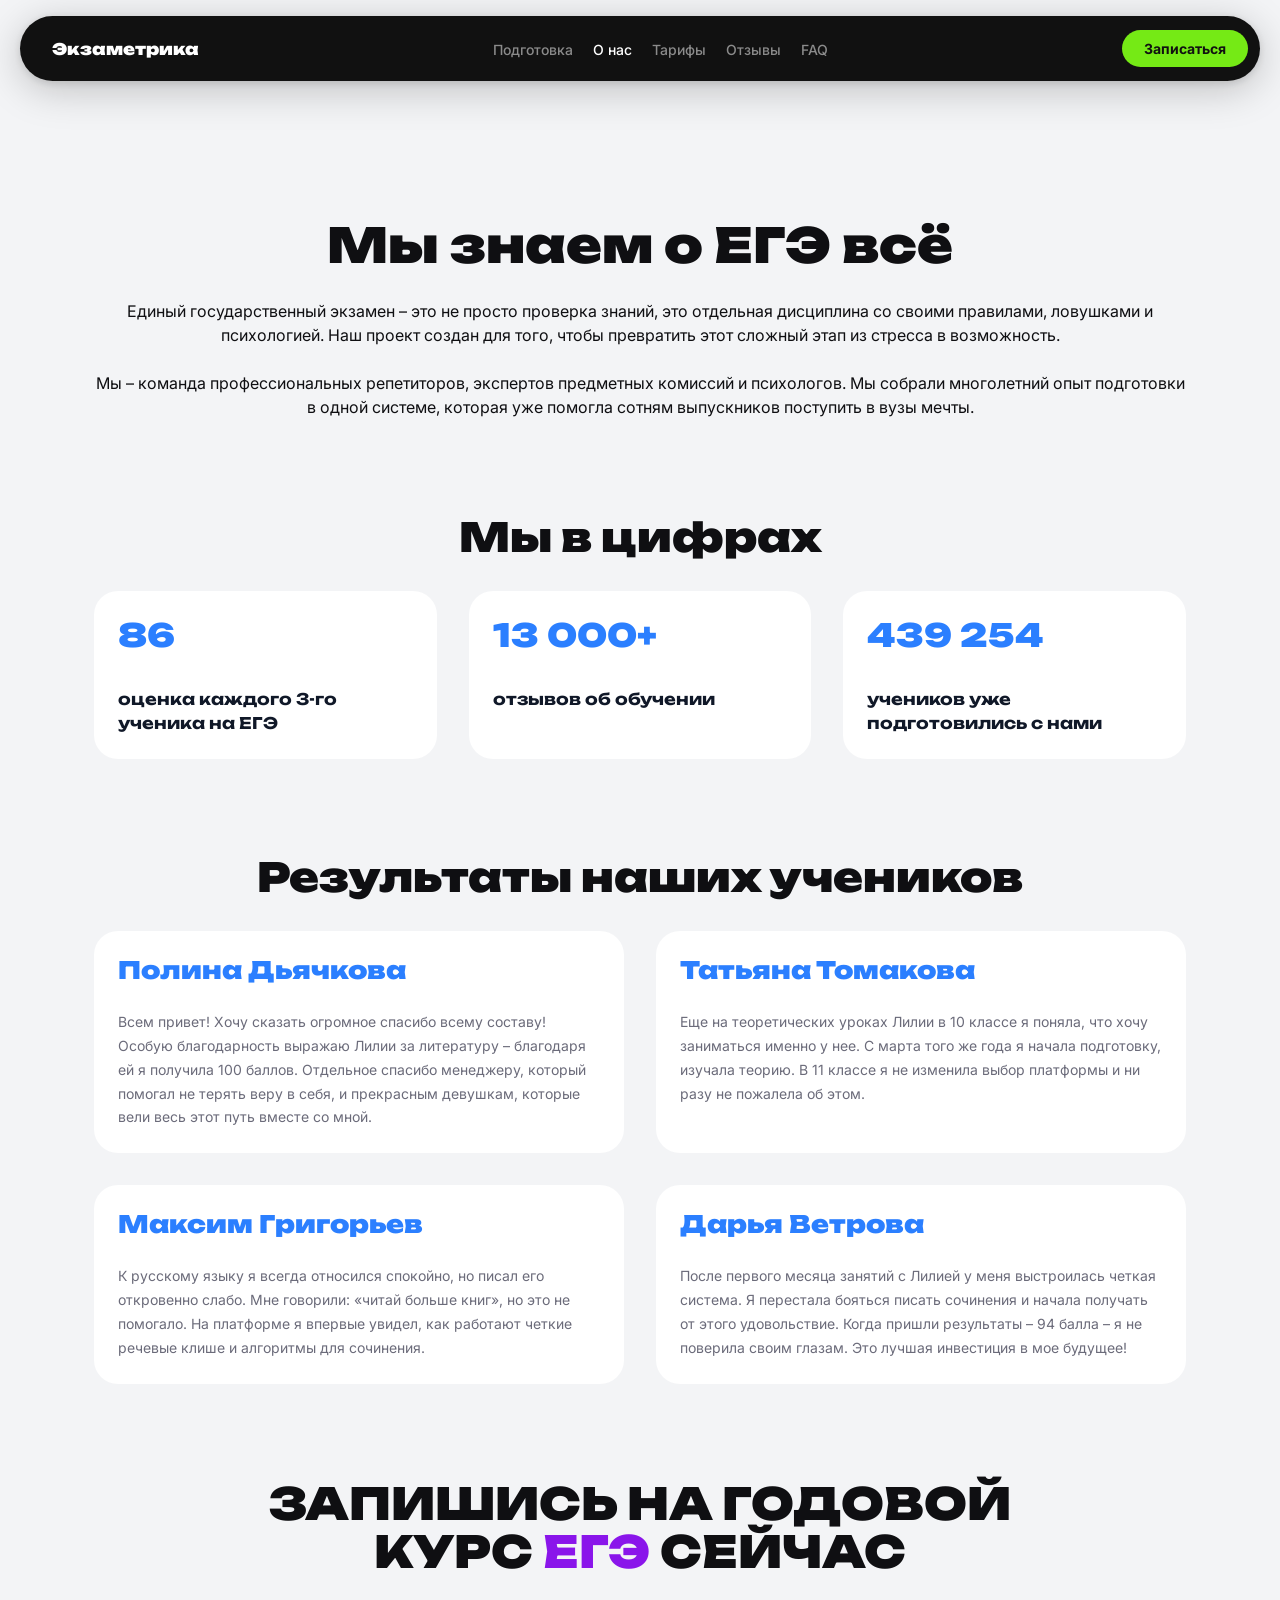
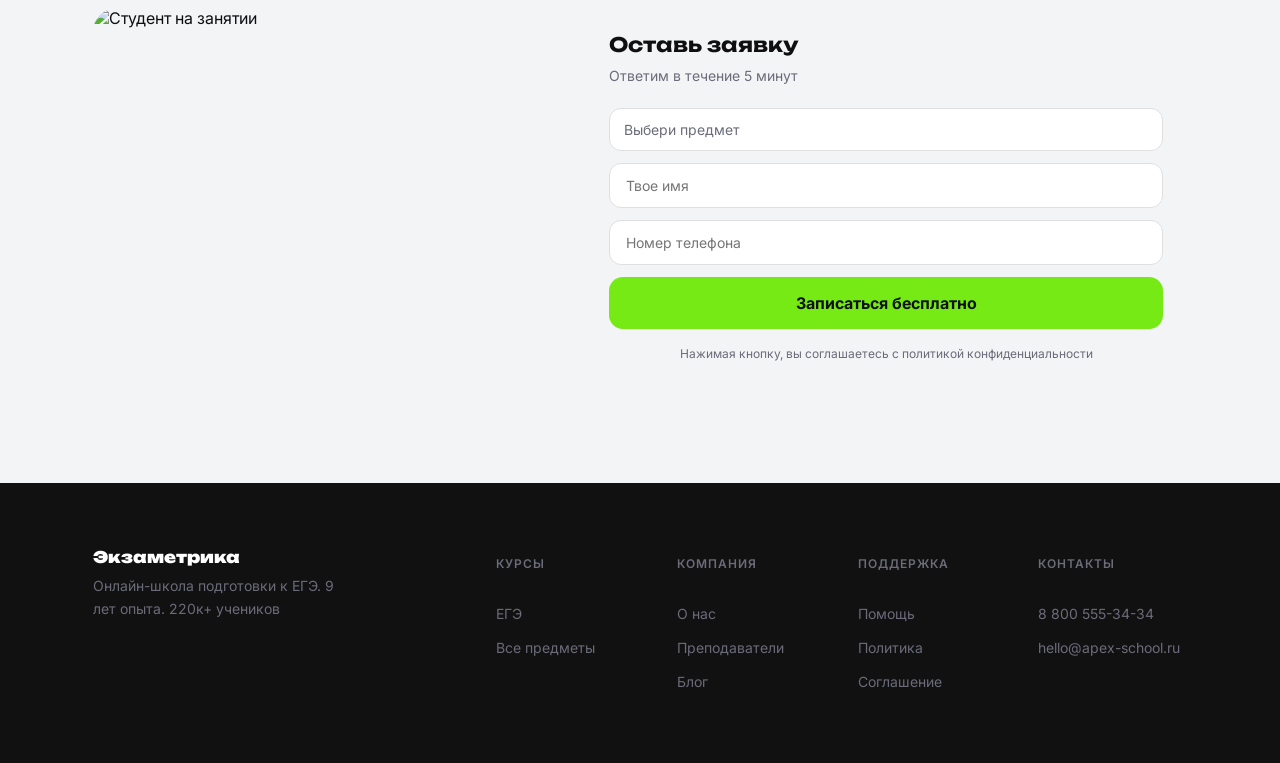
==== pages/about.html @ 59e1dd11 "feat: add backend frontend assets and docker" ====
<!DOCTYPE html>
<html lang="ru">
<head>
<meta charset="UTF-8">
<meta name="viewport" content="width=device-width, initial-scale=1.0">
<title>О нас — Экзаметрика</title>
<link rel="preconnect" href="https://fonts.googleapis.com">
<link rel="preconnect" href="https://fonts.gstatic.com" crossorigin>
<link href="https://fonts.googleapis.com/css2?family=Unbounded:wght@700;900&family=Inter:wght@400;500;600;700&display=swap" rel="stylesheet">
<link rel="stylesheet" href="/styles/style.css">
<style>
  /* ---- page-specific: About ---- */
  .about-hero{padding:150px 24px 0;}
  .about-hero-inner{max-width:1094px;margin:0 auto;display:flex;flex-direction:column;align-items:center;gap:24px;text-align:center;}
  .about-hero h1{font-size:48px;font-weight:900;}
  .about-hero p{max-width:1090px;font-size:16px;line-height:1.5;color:var(--header);margin:0;}

  .stats{padding:96px 24px 0;}
  .stats-inner{max-width:1092px;margin:0 auto;display:flex;flex-direction:column;align-items:center;gap:32px;}
  .stats-grid{width:100%;display:flex;gap:32px;flex-wrap:wrap;}
  .stat-card{flex:1 1 260px;background:var(--white);border-radius:24px;padding:24px;display:flex;flex-direction:column;gap:32px;}
  .stat-card .figure{color:var(--blue);font-family:'Unbounded',sans-serif;font-weight:900;font-size:32px;line-height:1.25;}
  .stat-card .desc{max-width:302px;color:#101828;font-family:'Unbounded',sans-serif;font-weight:700;font-size:16px;line-height:1.5;}

  .testimonials{padding:96px 24px 0;}
  .testimonials-inner{max-width:1092px;margin:0 auto;display:flex;flex-direction:column;align-items:center;gap:32px;}
  .testimonial-grid{width:100%;display:grid;grid-template-columns:1fr 1fr;gap:32px;}
  .testimonial-card{background:var(--white);border-radius:24px;padding:24px;display:flex;flex-direction:column;gap:24px;}
  .testimonial-card .name{color:var(--blue);font-family:'Unbounded',sans-serif;font-weight:900;font-size:24px;line-height:1.3;}
  .testimonial-card .quote{color:var(--main-text);font-size:14px;line-height:1.7;margin:0;}

  .cta-section{padding:96px 24px;}
  .cta-section .section-title{font-size:44px;}
  .cta-section .accent{color:var(--purple);}
  .cta-flex{max-width:1094px;margin:32px auto 0;display:flex;border-radius:24px;overflow:hidden;}
  .cta-flex img{width:45%;object-fit:cover;}
  .cta-form-card{flex:1;background:var(--back);padding:24px;display:flex;flex-direction:column;gap:4px;}
  .cta-form-card h3{font-family:'Unbounded',sans-serif;font-size:20px;font-weight:700;}
  .cta-form-card .sub{color:var(--main-text);font-size:14px;margin:6px 0 20px;}
  .cta-form{display:flex;flex-direction:column;gap:12px;}
  .cta-form .field{background:var(--white);border:0.67px solid var(--stroke);border-radius:12px;padding:12px 14px;display:flex;align-items:center;justify-content:space-between;color:var(--main-text);font-size:14px;}
  .cta-form .field input,.cta-form .field select{border:none;outline:none;background:transparent;width:100%;font-family:'Inter',sans-serif;font-size:14px;color:var(--header);}
  .cta-form .field select{color:var(--main-text);appearance:none;}
  .cta-fine{text-align:center;color:var(--main-text);font-size:12px;line-height:1.5;margin-top:4px;}

  @media (max-width:900px){
    .testimonial-grid{grid-template-columns:1fr;}
    .cta-flex{flex-direction:column;}
    .cta-flex img{width:100%;height:280px;}
  }
  @media (max-width:640px){
    .about-hero{padding-top:120px;}
    .about-hero h1{font-size:34px;}
    .stat-card .figure{font-size:28px;}
    .cta-section .section-title{font-size:30px;}
  }
</style>
</head>
<body>

<!-- =========================== HEADER (future: includes/header.php) =========================== -->
<div class="nav-wrap">
  <nav class="nav">
    <span class="logo">Экзаметрика</span>
    <ul class="nav-links">
      <li><a href="index.html#how">Подготовка</a></li>
      <li><a href="about.html" class="active">О нас</a></li>
      <li><a href="index.html#cta">Тарифы</a></li>
      <li><a href="about.html#testimonials">Отзывы</a></li>
      <li><a href="index.html#faq">FAQ</a></li>
    </ul>
    <div class="nav-actions">
      <button class="btn-primary btn-pill">Записаться</button>
    </div>
  </nav>
</div>
<!-- =========================================================================================== -->

<header class="about-hero">
  <div class="about-hero-inner">
    <h1>Мы знаем о ЕГЭ всё</h1>
    <p>Единый государственный экзамен – это не просто проверка знаний, это отдельная дисциплина со своими правилами, ловушками и психологией. Наш проект создан для того, чтобы превратить этот сложный этап из стресса в возможность.</p>
    <p>Мы – команда профессиональных репетиторов, экспертов предметных комиссий и психологов. Мы собрали многолетний опыт подготовки в одной системе, которая уже помогла сотням выпускников поступить в вузы мечты.</p>
  </div>
</header>

<section class="stats">
  <div class="stats-inner">
    <h2 class="section-title">Мы в цифрах</h2>
    <!-- DYNAMIC: company stats — pull from DB / CMS, loop over stat-card -->
    <div class="stats-grid">
      <div class="stat-card">
        <span class="figure">86</span>
        <span class="desc">оценка каждого 3-го ученика на ЕГЭ</span>
      </div>
      <div class="stat-card">
        <span class="figure">13 000+</span>
        <span class="desc">отзывов об обучении</span>
      </div>
      <div class="stat-card">
        <span class="figure">439 254</span>
        <span class="desc">учеников уже подготовились с нами</span>
      </div>
    </div>
  </div>
</section>

<section class="testimonials" id="testimonials">
  <div class="testimonials-inner">
    <h2 class="section-title">Результаты наших учеников</h2>
    <!-- DYNAMIC: testimonials — pull latest N reviews, loop over testimonial-card -->
    <div class="testimonial-grid">
      <div class="testimonial-card">
        <div class="name">Полина Дьячкова</div>
        <p class="quote">Всем привет! Хочу сказать огромное спасибо всему составу! Особую благодарность выражаю Лилии за литературу – благодаря ей я получила 100 баллов. Отдельное спасибо менеджеру, который помогал не терять веру в себя, и прекрасным девушкам, которые вели весь этот путь вместе со мной.</p>
      </div>
      <div class="testimonial-card">
        <div class="name">Татьяна Томакова</div>
        <p class="quote">Еще на теоретических уроках Лилии в 10 классе я поняла, что хочу заниматься именно у нее. С марта того же года я начала подготовку, изучала теорию. В 11 классе я не изменила выбор платформы и ни разу не пожалела об этом.</p>
      </div>
      <div class="testimonial-card">
        <div class="name">Максим Григорьев</div>
        <p class="quote">К русскому языку я всегда относился спокойно, но писал его откровенно слабо. Мне говорили: «читай больше книг», но это не помогало. На платформе я впервые увидел, как работают четкие речевые клише и алгоритмы для сочинения.</p>
      </div>
      <div class="testimonial-card">
        <div class="name">Дарья Ветрова</div>
        <p class="quote">После первого месяца занятий с Лилией у меня выстроилась четкая система. Я перестала бояться писать сочинения и начала получать от этого удовольствие. Когда пришли результаты – 94 балла – я не поверила своим глазам. Это лучшая инвестиция в мое будущее!</p>
      </div>
    </div>
  </div>
</section>

<section class="cta-section" id="cta">
  <h2 class="section-title">ЗАПИШИСЬ НА ГОДОВОЙ<br>КУРС <span class="accent">ЕГЭ</span> СЕЙЧАС</h2>
  <div class="cta-flex">
    <img src="https://placehold.co/563x393" alt="Студент на занятии">
    <div class="cta-form-card">
      <h3>Оставь заявку</h3>
      <p class="sub">Ответим в течение 5 минут</p>
      <form class="cta-form" onsubmit="return false;">
        <label class="field">
          <select>
            <option value="" selected disabled>Выбери предмет</option>
            <option>Русский язык</option>
            <option>Математика</option>
            <option>Обществознание</option>
            <option>Физика</option>
          </select>
        </label>
        <label class="field"><input type="text" placeholder="Твое имя"></label>
        <label class="field"><input type="tel" placeholder="Номер телефона"></label>
        <button type="submit" class="btn-primary" style="width:100%;">Записаться бесплатно</button>
        <div class="cta-fine">Нажимая кнопку, вы соглашаетесь с политикой конфиденциальности</div>
      </form>
    </div>
  </div>
</section>

<!-- =========================== FOOTER (future: includes/footer.php) =========================== -->
<footer class="site-footer">
  <div class="footer-inner">
    <div class="footer-brand">
      <span class="logo">Экзаметрика</span>
      <p>Онлайн-школа подготовки к ЕГЭ. 9 лет опыта. 220к+ учеников</p>
    </div>
    <div class="footer-cols">
      <div class="footer-col">
        <span class="label">КУРСЫ</span>
        <a href="#">ЕГЭ</a>
        <a href="#">Все предметы</a>
      </div>
      <div class="footer-col">
        <span class="label">КОМПАНИЯ</span>
        <a href="about.html">О нас</a>
        <a href="#">Преподаватели</a>
        <a href="#">Блог</a>
      </div>
      <div class="footer-col">
        <span class="label">ПОДДЕРЖКА</span>
        <a href="#">Помощь</a>
        <a href="#">Политика</a>
        <a href="#">Соглашение</a>
      </div>
      <div class="footer-col">
        <span class="label">КОНТАКТЫ</span>
        <span>8 800 555-34-34</span>
        <span>hello@apex-school.ru</span>
      </div>
    </div>
  </div>
</footer>
<!-- ============================================================================================ -->

</body>
</html>
---- styles/style.css ----
/* =====================================================================
   ЭКЗАМЕТРИКА — shared stylesheet
   Loaded by every page. Holds design tokens, the two nav variants
   (marketing pill nav + logged-in app nav), the shared footer, buttons
   and card primitives, so page-specific CSS only has to describe that
   page's unique layout.

   Future backend note: header/nav markup and footer markup are
   identical byte-for-byte across pages on purpose — when the PHP
   backend lands, these blocks become includes/header.php and
   includes/footer.php with zero markup changes needed.
   ===================================================================== */

:root{
  --black:#111111;
  --header:#0F0F12;
  --white:#ffffff;
  --back:#F3F4F6;
  --stroke:#DFDFE0;
  --main-text:#6B6B7A;
  --green:#75EA15;
  --purple:#8A15EA;
  --blue:#2B7FFF;
  --dark-blue:#1E3A5F;
  --red:#F04438;
  --orange:#F79009;
  --green-alt:#12B76A;
  --status-done-bg:#E2FCDA;
  --status-done-text:#1E5A13;
  --status-progress-bg:#FFF1CC;
  --status-progress-text:#8A5C00;
  --status-none-bg:#F3F4F6;
  --status-none-text:#4E4E5E;
  --video-bg:#E8F0FF;
}

*{box-sizing:border-box;}
html{scroll-behavior:smooth;}
body{
  margin:0;
  font-family:'Inter',sans-serif;
  color:var(--header);
  background:var(--back);
  -webkit-font-smoothing:antialiased;
}
h1,h2,h3,.display{
  font-family:'Unbounded',sans-serif;
  margin:0;
}
a{color:inherit;text-decoration:none;}
img{max-width:100%;display:block;}
ul{list-style:none;margin:0;padding:0;}

.container{max-width:1094px;margin:0 auto;padding:0 24px;}
.wide-container{max-width:1440px;margin:0 auto;padding:0 24px;}

.section-title{
  text-align:center;
  font-size:40px;
  font-weight:900;
  line-height:1.1;
}

/* ---------- Buttons ---------- */
button,.btn{
  font-family:'Inter',sans-serif;
  font-weight:700;
  font-size:16px;
  border:none;
  cursor:pointer;
  border-radius:14px;
  padding:16px 25px;
  text-align:center;
  transition:transform .15s ease, box-shadow .15s ease;
}
.btn-primary{background:var(--green);color:var(--black);}
.btn-primary:hover{transform:translateY(-1px);box-shadow:0 6px 16px rgba(117,234,21,0.35);}
.btn-outline{background:transparent;color:var(--black);outline:1px solid var(--stroke);outline-offset:-1px;}
.btn-outline:hover{background:rgba(0,0,0,0.03);}
.btn-soft{
  background:var(--back);
  color:var(--black);
  border-radius:14px;
  padding:12px 25px;
  font-weight:700;
  font-size:16px;
  width:100%;
  text-align:center;
}
.btn-soft:hover{background:#e9eaec;}
.btn-pill{
  border-radius:100px;
  padding:10px 22px;
  font-size:14px;
  white-space:nowrap;
}

/* ---------- Cards ---------- */
.card{
  background:var(--white);
  border:1px solid var(--stroke);
  border-radius:24px;
  padding:32px;
}
.mini-stat{
  background:var(--white);
  border:1px solid var(--stroke);
  border-radius:20px;
  padding:20px 24px;
  display:flex;
  flex-direction:column;
  gap:4px;
  min-width:130px;
  flex:1;
}
.mini-stat .num{font-family:'Inter',sans-serif;font-weight:600;font-size:24px;}
.mini-stat .label{color:var(--main-text);font-size:14px;}

/* =====================================================================
   MARKETING NAV — public/marketing pages (landing, about, etc.)
   ===================================================================== */
.nav-wrap{
  position:sticky;
  top:16px;
  z-index:50;
  display:flex;
  justify-content:center;
  padding:0 20px;
}
.nav{
  width:100%;
  max-width:1320px;
  background:var(--black);
  border-radius:100px;
  box-shadow:0 2px 8px rgba(0,0,0,0.12), 0 8px 40px rgba(0,0,0,0.22);
  display:flex;
  align-items:center;
  justify-content:space-between;
  padding:14px 12px 14px 32px;
  gap:16px;
}
.nav .logo{color:var(--white);font-size:16px;font-weight:900;white-space:nowrap;font-family:'Unbounded',sans-serif;}
.nav-links{display:flex;align-items:center;gap:20px;}
.nav-links a{color:#8B8B8B;font-size:14px;font-weight:500;}
.nav-links a:hover,.nav-links a.active{color:var(--white);}
.nav-actions{display:flex;align-items:center;gap:12px;}

/* =====================================================================
   APP NAV — logged-in student area (dashboard, knowledge base, etc.)
   ===================================================================== */
.app-nav-wrap{padding:24px 60px 0;}
.app-nav{
  height:64px;
  padding:0 10px 0 40px;
  background:var(--black);
  border-radius:100px;
  box-shadow:0 2px 8px rgba(0,0,0,0.12);
  display:flex;
  align-items:center;
  justify-content:space-between;
  gap:16px;
}
.app-nav .logo{color:var(--white);font-size:16px;font-weight:900;font-family:'Unbounded',sans-serif;}
.app-nav-links{display:flex;align-items:center;gap:24px;}
.app-nav-links a{color:#8B8B8B;font-size:14px;font-weight:500;}
.app-nav-links a:hover{color:#cfcfcf;}
.app-nav-links a.active{color:var(--white);}
.app-nav-actions{display:flex;align-items:center;gap:16px;}
.score-badge{
  padding:6px 12px;
  background:var(--dark-blue);
  border-radius:100px;
  color:var(--green);
  font-size:12px;
  font-weight:700;
  white-space:nowrap;
}
.avatar{width:36px;height:36px;border-radius:50%;object-fit:cover;}

/* Breadcrumb (app pages) */
.breadcrumb-wrap{padding:16px 60px;}
.breadcrumb{display:flex;flex-wrap:wrap;align-items:center;gap:8px;font-size:14px;color:#737373;}
.breadcrumb a{color:#737373;}
.breadcrumb a:hover{color:var(--header);}
.breadcrumb .sep{font-size:12px;color:#737373;}
.breadcrumb .current{color:#1A1A1A;}

/* Shared width for content under the app nav */
.app-container{max-width:1096px;margin:0 auto;padding:0 24px 96px;}

/* =====================================================================
   FOOTER — identical on every page
   ===================================================================== */
.site-footer{background:var(--black);padding:64px 24px;}
.footer-inner{
  max-width:1094px;
  margin:0 auto;
  display:flex;
  flex-wrap:wrap;
  gap:48px;
  justify-content:space-between;
}
.footer-brand{flex:1 1 260px;display:flex;flex-direction:column;gap:8px;}
.footer-brand .logo{color:var(--white);font-family:'Unbounded',sans-serif;font-weight:900;font-size:16px;}
.footer-brand p{margin:0;color:var(--main-text);font-size:14px;line-height:1.6;max-width:260px;}
.footer-cols{display:flex;flex-wrap:wrap;gap:32px;flex:2 1 500px;}
.footer-col{flex:1 1 130px;display:flex;flex-direction:column;}
.footer-col .label{color:var(--main-text);font-size:12px;font-weight:600;letter-spacing:1px;margin-bottom:16px;}
.footer-col a,.footer-col span{color:var(--main-text);font-size:14px;line-height:24px;padding:5px 0;}
.footer-col a:hover{color:var(--white);}

/* =====================================================================
   Responsive — shared chrome
   ===================================================================== */
@media (max-width:960px){
  .nav-links,.app-nav-links{display:none;}
  .section-title{font-size:32px;}
}
@media (max-width:640px){
  .nav{padding:10px 10px 10px 20px;}
  .app-nav-wrap{padding:16px 20px 0;}
  .app-nav{padding:0 8px 0 20px;}
  .breadcrumb-wrap{padding:12px 20px;}
  .site-footer{padding:48px 20px;}
}
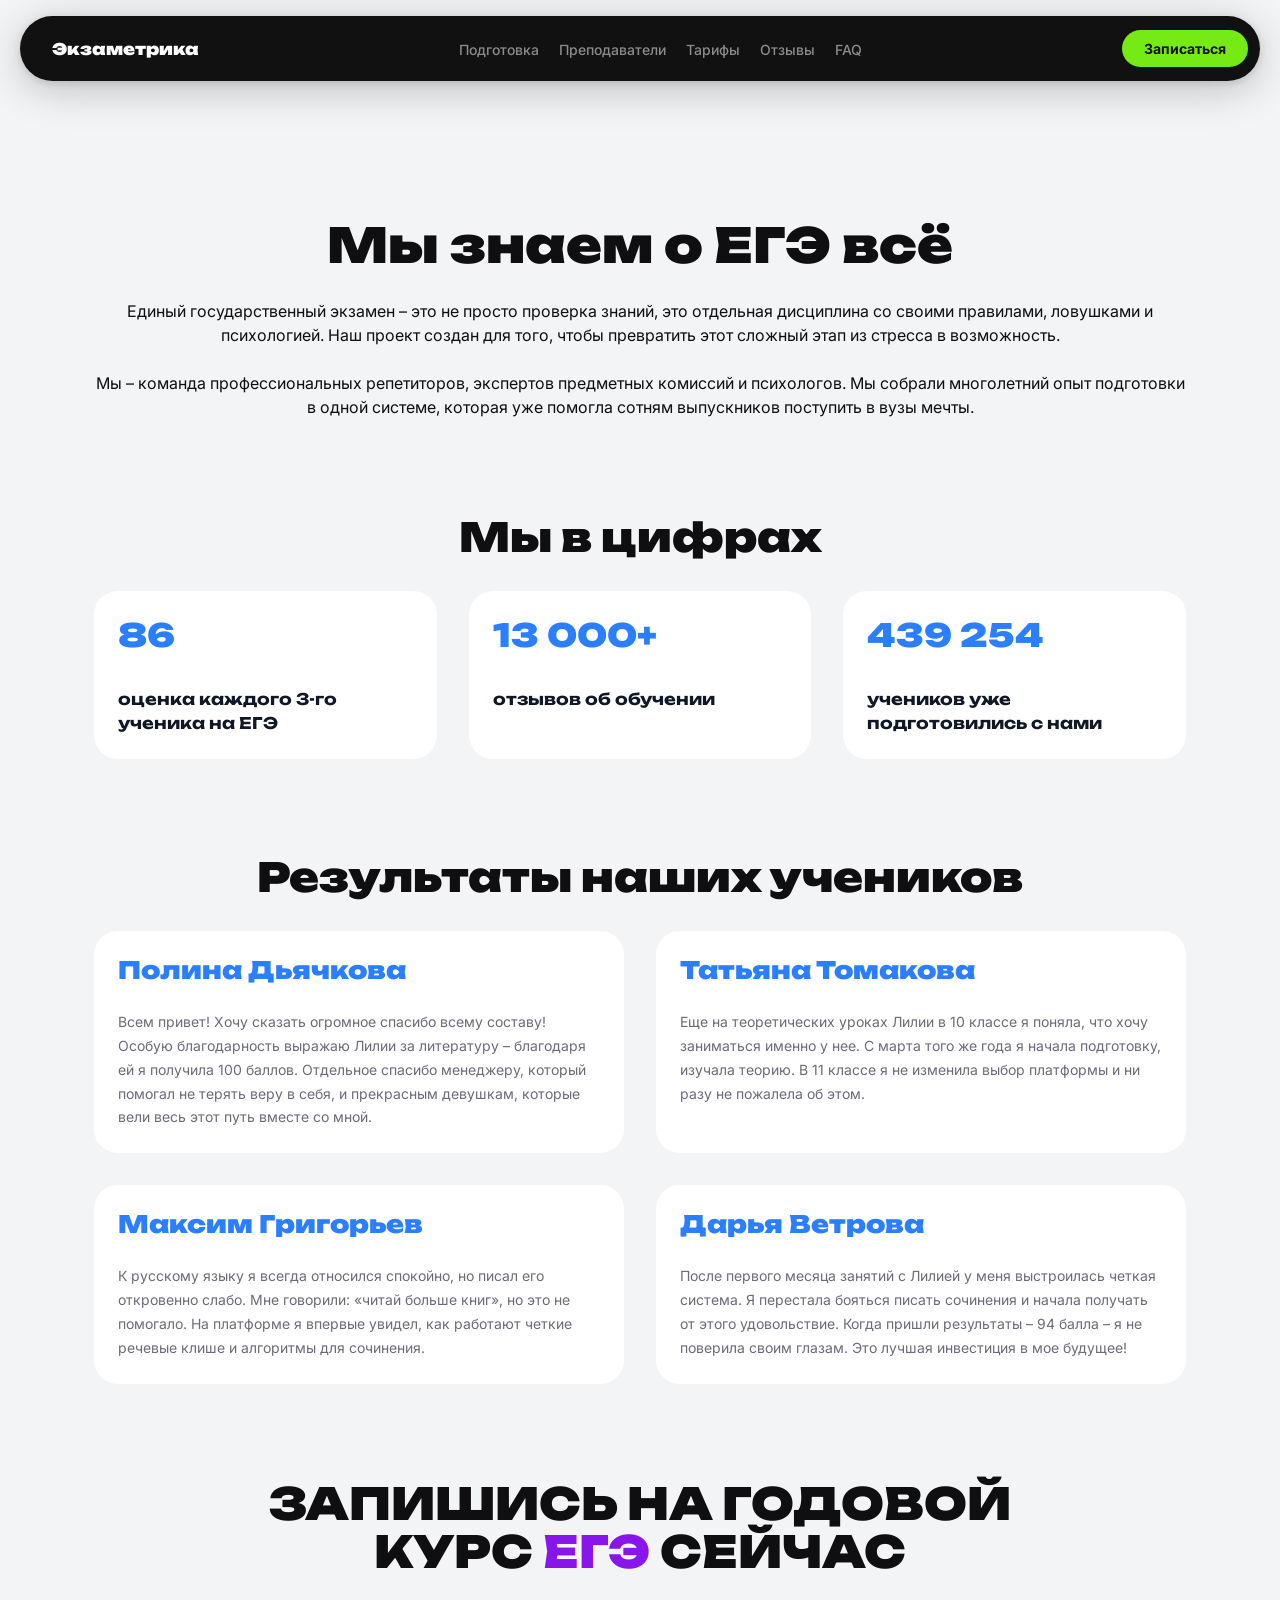
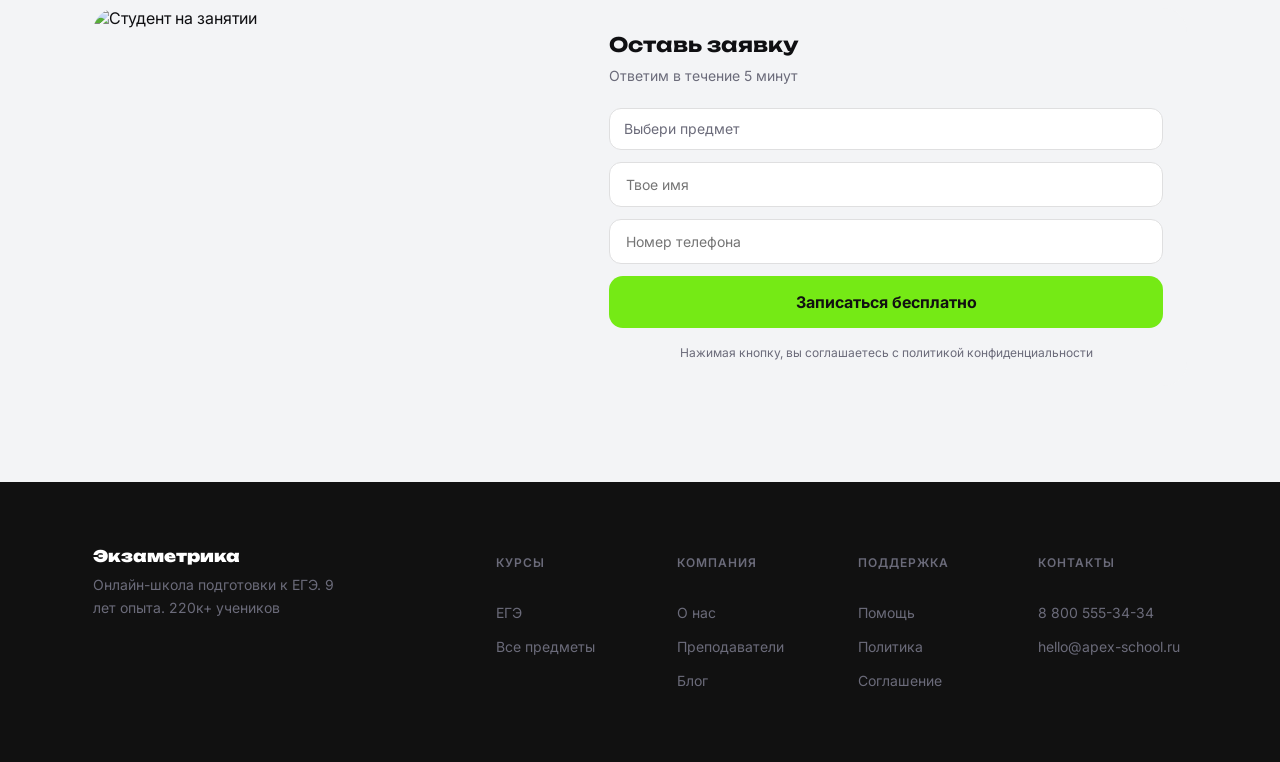
==== commit 29207984: "fix: add assets, fix href" ====
--- a/pages/about.html
+++ b/pages/about.html
@@ -63,11 +63,11 @@
   <nav class="nav">
     <span class="logo">Экзаметрика</span>
     <ul class="nav-links">
-      <li><a href="index.html#how">Подготовка</a></li>
-      <li><a href="about.html" class="active">О нас</a></li>
-      <li><a href="index.html#cta">Тарифы</a></li>
-      <li><a href="about.html#testimonials">Отзывы</a></li>
-      <li><a href="index.html#faq">FAQ</a></li>
+      <li><a href="/pages/index.html#how">Подготовка</a></li>
+      <li><a href="/pages/teachers.html">Преподаватели</a></li>
+      <li><a href="/pages/index.html#cta">Тарифы</a></li>
+      <li><a href="/pages/about.html#testimonials">Отзывы</a></li>
+      <li><a href="/pages/index.html#faq">FAQ</a></li>
     </ul>
     <div class="nav-actions">
       <button class="btn-primary btn-pill">Записаться</button>
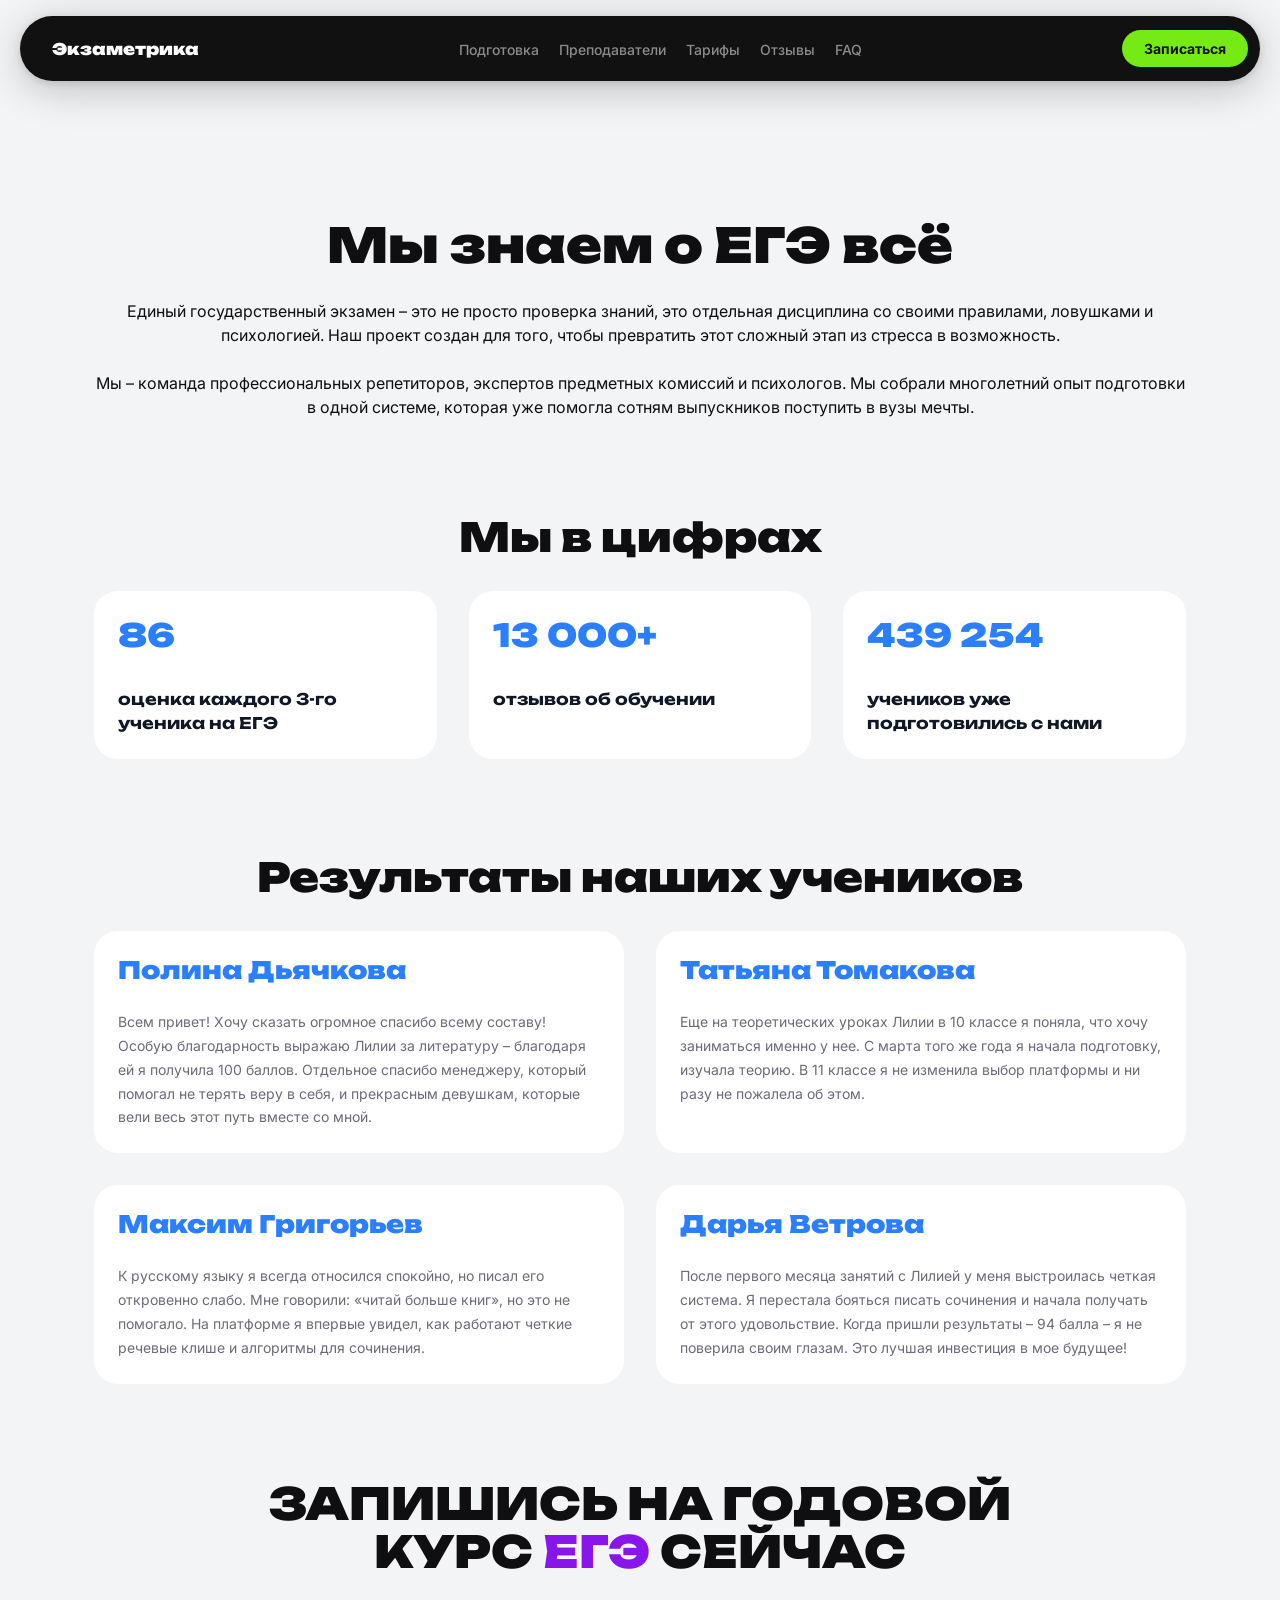
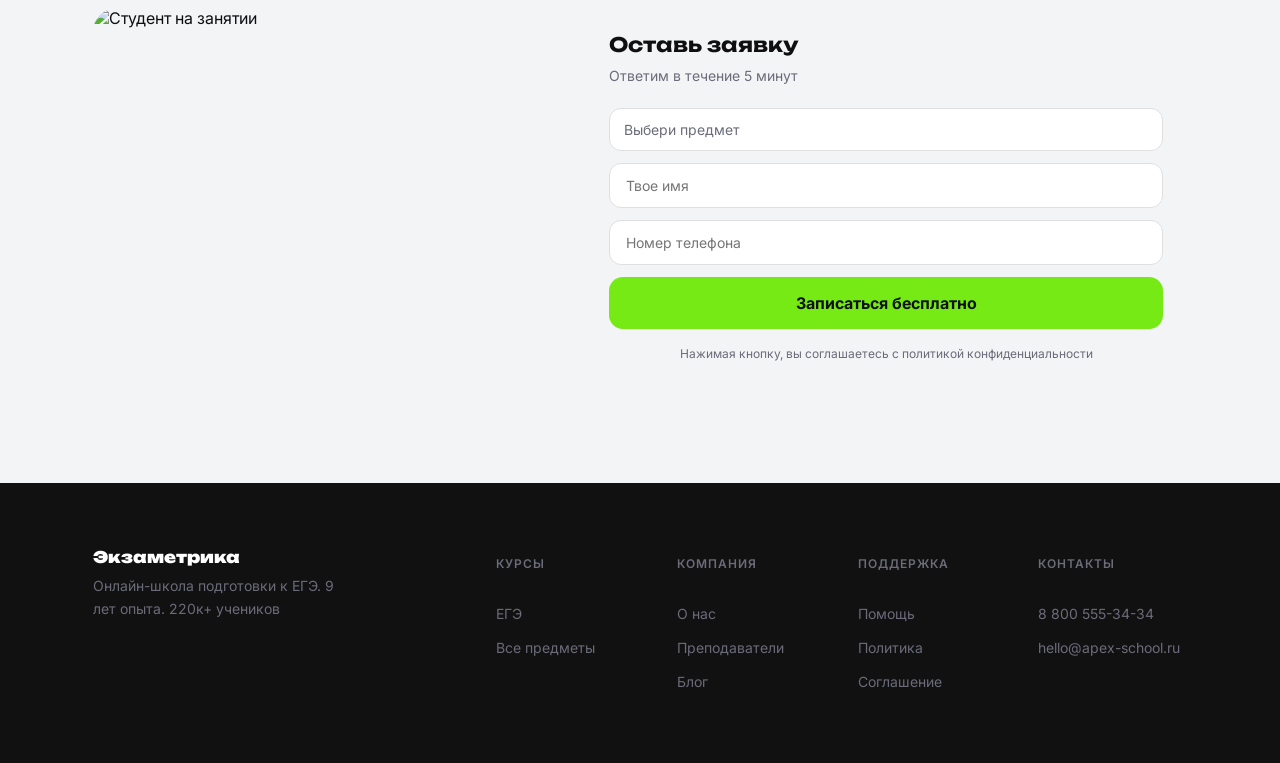
==== commit 714dd747: "feat: add secure implementation" ====
--- a/pages/about.html
+++ b/pages/about.html
@@ -7,7 +7,7 @@
 <link rel="preconnect" href="https://fonts.googleapis.com">
 <link rel="preconnect" href="https://fonts.gstatic.com" crossorigin>
 <link href="https://fonts.googleapis.com/css2?family=Unbounded:wght@700;900&family=Inter:wght@400;500;600;700&display=swap" rel="stylesheet">
-<link rel="stylesheet" href="/styles/style.css">
+<link rel="stylesheet" href="../styles/style.css">
 <style>
   /* ---- page-specific: About ---- */
   .about-hero{padding:150px 24px 0;}
@@ -63,11 +63,11 @@
   <nav class="nav">
     <span class="logo">Экзаметрика</span>
     <ul class="nav-links">
-      <li><a href="/pages/index.html#how">Подготовка</a></li>
-      <li><a href="/pages/teachers.html">Преподаватели</a></li>
-      <li><a href="/pages/index.html#cta">Тарифы</a></li>
-      <li><a href="/pages/about.html#testimonials">Отзывы</a></li>
-      <li><a href="/pages/index.html#faq">FAQ</a></li>
+      <li><a href="../pages/index.html#how">Подготовка</a></li>
+      <li><a href="../pages/teachers.html">Преподаватели</a></li>
+      <li><a href="../pages/index.html#cta">Тарифы</a></li>
+      <li><a href="../pages/about.html#testimonials">Отзывы</a></li>
+      <li><a href="../pages/index.html#faq">FAQ</a></li>
     </ul>
     <div class="nav-actions">
       <button class="btn-primary btn-pill">Записаться</button>
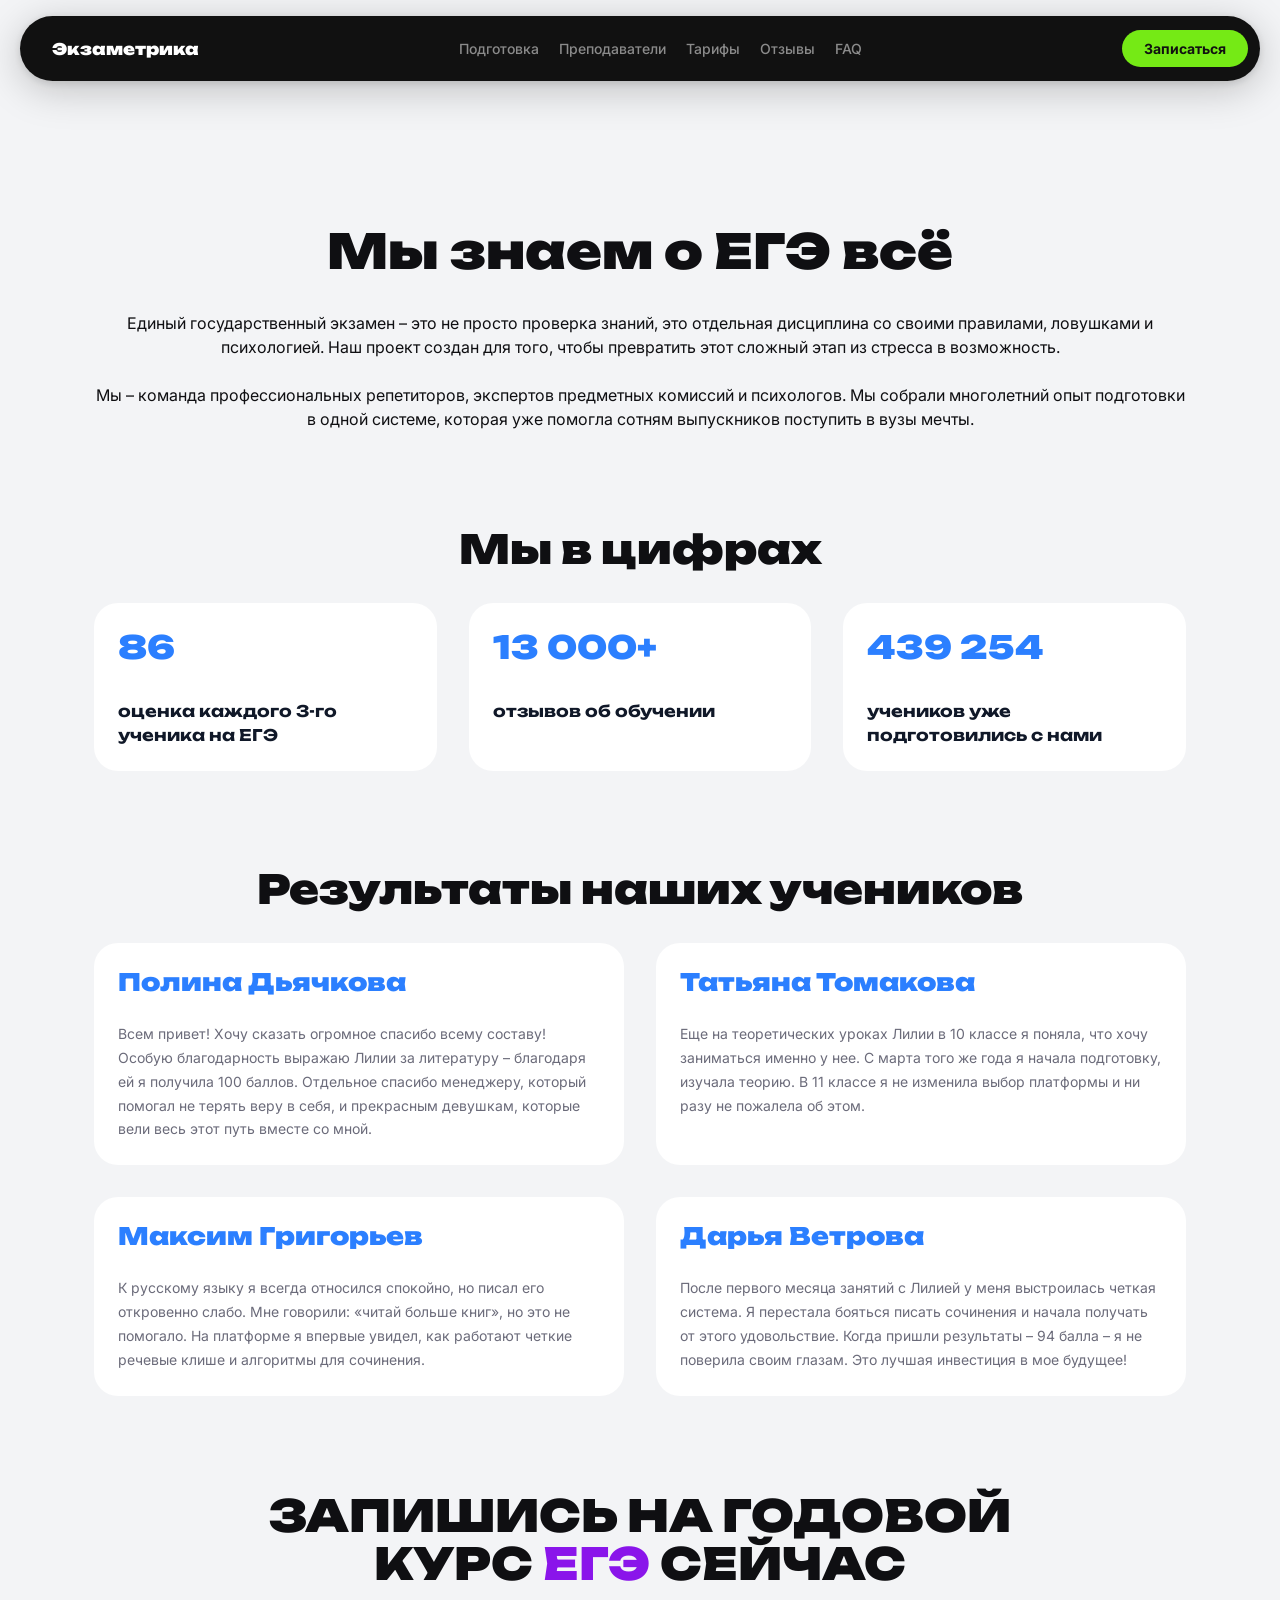
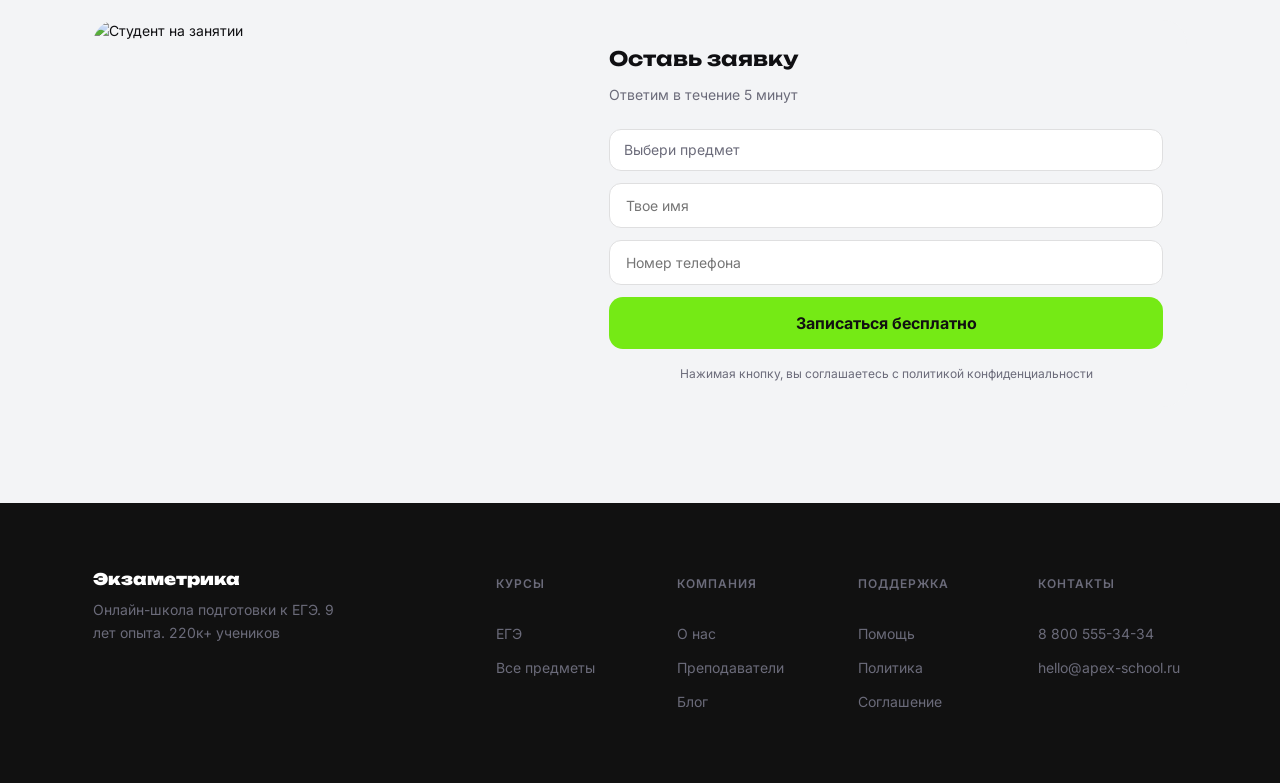
==== commit 95404195: "refactor: union in one style" ====
--- a/pages/about.html
+++ b/pages/about.html
@@ -7,54 +7,7 @@
 <link rel="preconnect" href="https://fonts.googleapis.com">
 <link rel="preconnect" href="https://fonts.gstatic.com" crossorigin>
 <link href="https://fonts.googleapis.com/css2?family=Unbounded:wght@700;900&family=Inter:wght@400;500;600;700&display=swap" rel="stylesheet">
-<link rel="stylesheet" href="../styles/style.css">
-<style>
-  /* ---- page-specific: About ---- */
-  .about-hero{padding:150px 24px 0;}
-  .about-hero-inner{max-width:1094px;margin:0 auto;display:flex;flex-direction:column;align-items:center;gap:24px;text-align:center;}
-  .about-hero h1{font-size:48px;font-weight:900;}
-  .about-hero p{max-width:1090px;font-size:16px;line-height:1.5;color:var(--header);margin:0;}
-
-  .stats{padding:96px 24px 0;}
-  .stats-inner{max-width:1092px;margin:0 auto;display:flex;flex-direction:column;align-items:center;gap:32px;}
-  .stats-grid{width:100%;display:flex;gap:32px;flex-wrap:wrap;}
-  .stat-card{flex:1 1 260px;background:var(--white);border-radius:24px;padding:24px;display:flex;flex-direction:column;gap:32px;}
-  .stat-card .figure{color:var(--blue);font-family:'Unbounded',sans-serif;font-weight:900;font-size:32px;line-height:1.25;}
-  .stat-card .desc{max-width:302px;color:#101828;font-family:'Unbounded',sans-serif;font-weight:700;font-size:16px;line-height:1.5;}
-
-  .testimonials{padding:96px 24px 0;}
-  .testimonials-inner{max-width:1092px;margin:0 auto;display:flex;flex-direction:column;align-items:center;gap:32px;}
-  .testimonial-grid{width:100%;display:grid;grid-template-columns:1fr 1fr;gap:32px;}
-  .testimonial-card{background:var(--white);border-radius:24px;padding:24px;display:flex;flex-direction:column;gap:24px;}
-  .testimonial-card .name{color:var(--blue);font-family:'Unbounded',sans-serif;font-weight:900;font-size:24px;line-height:1.3;}
-  .testimonial-card .quote{color:var(--main-text);font-size:14px;line-height:1.7;margin:0;}
-
-  .cta-section{padding:96px 24px;}
-  .cta-section .section-title{font-size:44px;}
-  .cta-section .accent{color:var(--purple);}
-  .cta-flex{max-width:1094px;margin:32px auto 0;display:flex;border-radius:24px;overflow:hidden;}
-  .cta-flex img{width:45%;object-fit:cover;}
-  .cta-form-card{flex:1;background:var(--back);padding:24px;display:flex;flex-direction:column;gap:4px;}
-  .cta-form-card h3{font-family:'Unbounded',sans-serif;font-size:20px;font-weight:700;}
-  .cta-form-card .sub{color:var(--main-text);font-size:14px;margin:6px 0 20px;}
-  .cta-form{display:flex;flex-direction:column;gap:12px;}
-  .cta-form .field{background:var(--white);border:0.67px solid var(--stroke);border-radius:12px;padding:12px 14px;display:flex;align-items:center;justify-content:space-between;color:var(--main-text);font-size:14px;}
-  .cta-form .field input,.cta-form .field select{border:none;outline:none;background:transparent;width:100%;font-family:'Inter',sans-serif;font-size:14px;color:var(--header);}
-  .cta-form .field select{color:var(--main-text);appearance:none;}
-  .cta-fine{text-align:center;color:var(--main-text);font-size:12px;line-height:1.5;margin-top:4px;}
-
-  @media (max-width:900px){
-    .testimonial-grid{grid-template-columns:1fr;}
-    .cta-flex{flex-direction:column;}
-    .cta-flex img{width:100%;height:280px;}
-  }
-  @media (max-width:640px){
-    .about-hero{padding-top:120px;}
-    .about-hero h1{font-size:34px;}
-    .stat-card .figure{font-size:28px;}
-    .cta-section .section-title{font-size:30px;}
-  }
-</style>
+<link rel="stylesheet" href="styles/style.css">
 </head>
 <body>
 
--- a/pages/styles/style.css
+++ b/pages/styles/style.css
@@ -0,0 +1,900 @@
+/* =====================================================================
+   ЭКЗАМЕТРИКА — единый итоговый style.css
+   ---------------------------------------------------------------------
+   Собран из двух версий общего стиля:
+   - база (переменные, сброс, кнопки, card/mini-stat, оба навбара —
+     маркетинговый pill и app-навбар, футер, breadcrumb, адаптив) взята
+     из «новой» общей таблицы стилей как более полной по токенам;
+   - из «старой» версии добавлены недостающие в базе блоки: выпадающее
+     меню аккаунта, мобильное гамбургер-меню, страницы login/register
+     и все стили конкретных страниц (landing, about, privacy, dashboard,
+     schedule, knowledge-base, blog, support, teachers).
+
+   Структура файла:
+   1. Переменные и сброс
+   2. Общие компоненты (кнопки, card, mini-stat, section-title)
+   3. Маркетинговый навбар (index / about / privacy) + мобильное меню
+   4. App-навбар (dashboard / schedule / kb / blog / support / teachers)
+      + аватар с выпадающим меню аккаунта
+   5. Хлебные крошки
+   6. Контейнер приложения (.app-container)
+   7. Футер (общий на всех страницах, кроме login / register)
+   8. Страницы авторизации (login + register)
+   9. Стили конкретных страниц — каждая в своём корневом классе
+      (.dash, .sched, .kb, .blog, .support, .teachers, .about-*,
+      .privacy-*), изменения внутри блока одной страницы не задевают
+      вёрстку других.
+===================================================================== */
+
+/* ---------------------------------------------------------------------
+   1. ПЕРЕМЕННЫЕ И СБРОС
+--------------------------------------------------------------------- */
+:root{
+  --black:#111111;
+  --header:#0F0F12;
+  --white:#ffffff;
+  --back:#F3F4F6;
+  --stroke:#DFDFE0;
+  --main-text:#6B6B7A;
+  --green:#75EA15;
+  --purple:#8A15EA;
+  --blue:#2B7FFF;
+  --dark-blue:#1E3A5F;
+  --red:#F04438;
+  --orange:#F79009;
+  --green-alt:#12B76A;
+  --status-done-bg:#E2FCDA;
+  --status-done-text:#1E5A13;
+  --status-progress-bg:#FFF1CC;
+  --status-progress-text:#8A5C00;
+  --status-none-bg:#F3F4F6;
+  --status-none-text:#4E4E5E;
+  --video-bg:#E8F0FF;
+}
+
+*{ box-sizing:border-box; }
+html{ scroll-behavior:smooth; -webkit-text-size-adjust:100%; }
+
+body{
+  margin:0;
+  background:var(--back);
+  color:var(--header);
+  font-family:'Inter',sans-serif;
+  font-size:14px;
+  line-height:1.5;
+  -webkit-font-smoothing:antialiased;
+}
+
+h1,h2,h3,h4,h5,h6,.display{ font-family:'Unbounded',sans-serif; margin:0; }
+p,ul,figure{ margin:0; }
+ul{ list-style:none; margin:0; padding:0; }
+img{ max-width:100%; display:block; }
+a{ color:inherit; text-decoration:none; }
+button,input,select,textarea{ font-family:inherit; }
+button{ cursor:pointer; }
+
+.container{ max-width:1094px; margin:0 auto; padding:0 24px; }
+.wide-container{ max-width:1440px; margin:0 auto; padding:0 24px; }
+
+.section-title{
+  text-align:center;
+  font-size:40px;
+  font-weight:900;
+  line-height:1.1;
+  color:var(--header);
+}
+
+/* ---------------------------------------------------------------------
+   2. ОБЩИЕ КОМПОНЕНТЫ
+--------------------------------------------------------------------- */
+button,.btn{
+  font-family:'Inter',sans-serif;
+  font-weight:700;
+  font-size:16px;
+  border:none;
+  cursor:pointer;
+  border-radius:14px;
+  padding:16px 25px;
+  text-align:center;
+  transition:transform .15s ease, box-shadow .15s ease;
+}
+.btn-primary{ background:var(--green); color:var(--black); }
+.btn-primary:hover{ transform:translateY(-1px); box-shadow:0 6px 16px rgba(117,234,21,0.35); }
+.btn-outline{ background:transparent; color:var(--black); outline:1px solid var(--stroke); outline-offset:-1px; }
+.btn-outline:hover{ background:rgba(0,0,0,0.03); }
+.btn-soft{
+  background:var(--back);
+  color:var(--black);
+  border-radius:14px;
+  padding:12px 25px;
+  font-weight:700;
+  font-size:16px;
+  width:100%;
+  text-align:center;
+}
+.btn-soft:hover{ background:#e9eaec; }
+.btn-pill{
+  border-radius:100px;
+  padding:10px 22px;
+  font-size:14px;
+  white-space:nowrap;
+}
+.btn-continue{
+  padding:8px 25px;
+  border-radius:100px;
+  border:none;
+  font-weight:700;
+  font-size:14px;
+  color:var(--white);
+  background:var(--black);
+}
+
+/* зелёная pill-кнопка форм авторизации */
+.btn-auth{
+  width:100%;
+  padding:12px 25px;
+  background:var(--green);
+  border:none;
+  border-radius:100px;
+  font-size:14px;
+  font-weight:700;
+  color:var(--black);
+  cursor:pointer;
+  text-align:center;
+  transition:transform .15s ease, box-shadow .15s ease;
+}
+.btn-auth:hover{ transform:translateY(-1px); box-shadow:0 6px 16px rgba(117,234,21,0.35); }
+.btn-auth:disabled{ opacity:.6; cursor:not-allowed; transform:none; }
+
+.card{
+  background:var(--white);
+  border:1px solid var(--stroke);
+  border-radius:24px;
+  padding:32px;
+}
+.mini-stat{
+  background:var(--white);
+  border:1px solid var(--stroke);
+  border-radius:20px;
+  padding:20px 24px;
+  display:flex;
+  flex-direction:column;
+  gap:4px;
+  min-width:130px;
+  flex:1;
+}
+.mini-stat .num{ font-family:'Inter',sans-serif; font-weight:600; font-size:24px; }
+.mini-stat .label{ color:var(--main-text); font-size:14px; }
+
+/* =====================================================================
+   3. МАРКЕТИНГОВЫЙ НАВБАР (index / about / privacy) + мобильное меню
+===================================================================== */
+.nav-wrap{
+  position:sticky;
+  top:16px;
+  z-index:50;
+  display:flex;
+  justify-content:center;
+  padding:0 20px;
+}
+.nav{
+  width:100%;
+  max-width:1320px;
+  background:var(--black);
+  border-radius:100px;
+  box-shadow:0 2px 8px rgba(0,0,0,0.12), 0 8px 40px rgba(0,0,0,0.22);
+  display:flex;
+  align-items:center;
+  justify-content:space-between;
+  padding:14px 12px 14px 32px;
+  gap:16px;
+  transition:border-radius .15s ease;
+}
+.nav .logo{ color:var(--white); font-size:16px; font-weight:900; white-space:nowrap; font-family:'Unbounded',sans-serif; }
+.nav-links{ display:flex; align-items:center; gap:20px; }
+.nav-links a{ color:#8B8B8B; font-size:14px; font-weight:500; }
+.nav-links a:hover,.nav-links a.active{ color:var(--white); }
+.nav-actions{ display:flex; align-items:center; gap:12px; }
+
+/* мобильный гамбургер, показывается вместе со скрытием .nav-links */
+.nav-toggle{
+  display:none;
+  flex-direction:column;
+  justify-content:center;
+  align-items:flex-end;
+  gap:5px;
+  width:38px;
+  height:32px;
+  padding:8px;
+  background:none;
+  border:none;
+  flex:0 0 auto;
+}
+.nav-toggle span{ display:block; width:22px; height:2px; background:var(--white); border-radius:2px; }
+.mobile-menu{
+  display:none;
+  flex-direction:column;
+  background:var(--black);
+  padding:8px 16px 20px;
+  gap:2px;
+  border-radius:0 0 24px 24px;
+}
+.mobile-menu a{
+  color:#8B8B8B;
+  font-size:15px;
+  font-weight:500;
+  padding:14px 4px;
+  border-bottom:1px solid rgba(255,255,255,0.08);
+}
+.mobile-menu .btn-primary{ width:100%; margin-top:12px; }
+.mobile-menu .mobile-avatar{ color:var(--white); text-align:center; padding:14px 4px 0; }
+.nav-wrap.menu-open .mobile-menu{ display:flex; }
+.nav-wrap.menu-open .nav{ border-radius:24px 24px 0 0; }
+
+/* =====================================================================
+   4. APP-НАВБАР (dashboard / schedule / kb / blog / support / teachers)
+===================================================================== */
+.app-nav-wrap{ padding:24px 60px 0; }
+.app-nav{
+  height:64px;
+  padding:0 10px 0 40px;
+  background:var(--black);
+  border-radius:100px;
+  box-shadow:0 2px 8px rgba(0,0,0,0.12);
+  display:flex;
+  align-items:center;
+  justify-content:space-between;
+  gap:16px;
+}
+.app-nav .logo{ color:var(--white); font-size:16px; font-weight:900; font-family:'Unbounded',sans-serif; }
+.app-nav-links{ display:flex; align-items:center; gap:24px; }
+.app-nav-links a{ color:#8B8B8B; font-size:14px; font-weight:500; }
+.app-nav-links a:hover{ color:#cfcfcf; }
+.app-nav-links a.active{ color:var(--white); }
+.app-nav-actions{ display:flex; align-items:center; gap:16px; }
+.score-badge{
+  padding:6px 12px;
+  background:var(--dark-blue);
+  border-radius:100px;
+  color:var(--green);
+  font-size:12px;
+  font-weight:700;
+  white-space:nowrap;
+}
+.avatar{ width:36px; height:36px; border-radius:50%; object-fit:cover; }
+
+/* ---- Аватар с выпадающим меню аккаунта ---- */
+.nav-avatar-wrap{ position:relative; display:flex; align-items:center; }
+.nav-avatar{
+  width:36px;
+  height:36px;
+  border-radius:50%;
+  overflow:hidden;
+  flex:none;
+  border:none;
+  background:var(--dark-blue);
+  padding:0;
+  display:flex;
+  transition:box-shadow .15s ease;
+}
+.nav-avatar img{ width:100%; height:100%; object-fit:cover; }
+.nav-avatar:hover{ box-shadow:0 0 0 3px rgba(255,255,255,0.25); }
+
+.account-dropdown{
+  position:absolute;
+  top:calc(100% + 12px);
+  right:0;
+  min-width:220px;
+  background:var(--white);
+  border:1px solid var(--stroke);
+  border-radius:16px;
+  padding:8px;
+  display:none;
+  flex-direction:column;
+  gap:4px;
+  box-shadow:0 16px 40px rgba(0,0,0,0.14);
+  z-index:50;
+}
+.account-dropdown.open{ display:flex; }
+.account-dropdown-email{
+  font-size:13px;
+  color:var(--main-text);
+  padding:10px 12px;
+  border-bottom:1px solid var(--stroke);
+  margin-bottom:4px;
+  word-break:break-all;
+}
+.account-dropdown-logout{
+  background:none;
+  border:none;
+  border-radius:10px;
+  padding:10px 12px;
+  font-weight:700;
+  font-size:14px;
+  color:#B91C1C;
+  text-align:left;
+  transition:background .15s ease;
+}
+.account-dropdown-logout:hover{ background:#FEF2F2; }
+
+/* ---------------------------------------------------------------------
+   5. ХЛЕБНЫЕ КРОШКИ
+--------------------------------------------------------------------- */
+.breadcrumb-wrap{ padding:16px 60px; }
+.breadcrumb{ display:flex; flex-wrap:wrap; align-items:center; gap:8px; font-size:14px; color:#737373; }
+.breadcrumb a{ color:#737373; }
+.breadcrumb a:hover{ color:var(--header); }
+.breadcrumb .sep{ font-size:12px; color:#737373; }
+.breadcrumb .current{ color:#1A1A1A; font-weight:600; }
+
+/* ---------------------------------------------------------------------
+   6. КОНТЕЙНЕР ПРИЛОЖЕНИЯ
+--------------------------------------------------------------------- */
+.app-container{ max-width:1096px; margin:0 auto; padding:0 24px 96px; }
+
+/* ---------------------------------------------------------------------
+   7. ФУТЕР — одинаковый на всех страницах, кроме login / register
+--------------------------------------------------------------------- */
+.site-footer{ background:var(--black); padding:64px 24px; }
+.footer-inner{
+  max-width:1094px;
+  margin:0 auto;
+  display:flex;
+  flex-wrap:wrap;
+  gap:48px;
+  justify-content:space-between;
+}
+.footer-brand{ flex:1 1 260px; display:flex; flex-direction:column; gap:8px; }
+.footer-brand .logo{ color:var(--white); font-family:'Unbounded',sans-serif; font-weight:900; font-size:16px; }
+.footer-brand p{ margin:0; color:var(--main-text); font-size:14px; line-height:1.6; max-width:260px; }
+.footer-copy{ display:none; font-size:12px; color:#75757F; margin-top:8px; }
+.footer-cols{ display:flex; flex-wrap:wrap; gap:32px; flex:2 1 500px; }
+.footer-col{ flex:1 1 130px; display:flex; flex-direction:column; }
+.footer-col .label{ color:var(--main-text); font-size:12px; font-weight:600; letter-spacing:1px; margin-bottom:16px; }
+.footer-col a,.footer-col span{ color:var(--main-text); font-size:14px; line-height:24px; padding:5px 0; }
+.footer-col a:hover{ color:var(--white); }
+
+/* ---------------------------------------------------------------------
+   Адаптив — общие элементы шапки/футера
+--------------------------------------------------------------------- */
+@media (max-width:960px){
+  .nav-links{ display:none; }
+  .nav-toggle{ display:flex; }
+  .app-nav-links{ display:none; }
+  .section-title{ font-size:32px; }
+}
+@media (max-width:640px){
+  .nav{ padding:10px 10px 10px 20px; }
+  .app-nav-wrap{ padding:16px 20px 0; }
+  .app-nav{ padding:0 8px 0 20px; }
+  .breadcrumb-wrap{ padding:12px 20px; }
+  .site-footer{ padding:48px 20px; }
+  .footer-copy{ display:block; }
+}
+
+/* =====================================================================
+   8. СТРАНИЦЫ АВТОРИЗАЦИИ — login.html / register.html
+   (единственные страницы без общего хедера/футера)
+===================================================================== */
+.auth-page{
+  min-height:100vh;
+  background:linear-gradient(160deg, var(--header) 32%, var(--dark-blue) 81%);
+  display:flex;
+  align-items:center;
+  justify-content:center;
+  padding:40px 20px;
+}
+.auth-card{
+  background:var(--white);
+  border-radius:24px;
+  padding:40px 32px 32px;
+  width:100%;
+  max-width:400px;
+  display:flex;
+  flex-direction:column;
+  align-items:center;
+  gap:40px;
+  box-shadow:0 20px 60px rgba(0,0,0,0.3);
+}
+.auth-card h2{ font-size:24px; font-weight:600; color:var(--header); text-align:center; }
+.auth-form{ width:100%; display:flex; flex-direction:column; gap:16px; }
+.form-group{ display:flex; flex-direction:column; gap:6px; }
+.form-group label{ font-size:12px; font-weight:400; color:#646464; line-height:18px; }
+.form-group input,
+.form-group select{
+  width:100%;
+  height:52px;
+  padding:0 16px;
+  background:var(--back);
+  border:none;
+  border-radius:14px;
+  font-size:14px;
+  color:var(--header);
+  outline:none;
+  transition:box-shadow .2s ease;
+}
+.form-group input:focus,
+.form-group select:focus{ box-shadow:0 0 0 2px var(--green); }
+.form-group input::placeholder{ color:rgba(107,107,122,0.5); }
+.form-group select{ appearance:none; cursor:pointer; color:var(--main-text); }
+
+.auth-switch{
+  width:100%;
+  text-align:center;
+  font-size:14px;
+  font-weight:400;
+  color:var(--main-text);
+  background:none;
+  border:none;
+  padding:8px 25px;
+  border-radius:100px;
+  transition:background .2s ease;
+}
+.auth-switch:hover{ background:rgba(0,0,0,0.04); }
+
+.auth-error{
+  background:#FEF2F2;
+  color:#B91C1C;
+  border:1px solid #FCA5A5;
+  border-radius:8px;
+  padding:10px 14px;
+  font-size:13px;
+  line-height:1.5;
+  display:none;
+}
+.auth-error.visible{ display:block; }
+
+.auth-success{
+  background:var(--status-done-bg);
+  color:var(--status-done-text);
+  border:1px solid #6EE7B7;
+  border-radius:8px;
+  padding:10px 14px;
+  font-size:13px;
+  line-height:1.5;
+  display:none;
+}
+.auth-success.visible{ display:block; }
+
+.password-hint{ font-size:12px; color:var(--main-text); line-height:1.4; margin-top:2px; }
+
+@media (max-width:480px){
+  .auth-card{ padding:32px 20px 24px; }
+  .auth-card h2{ font-size:20px; }
+  .form-group input,
+  .form-group select{ height:46px; font-size:13px; }
+}
+
+/* =====================================================================
+   9. СТРАНИЦЫ — каждая в своём корневом классе, изолированно
+===================================================================== */
+
+/* ---------- 9.1 Landing (index.html) ---------- */
+.hero{ padding:150px 24px 96px; }
+.hero-inner{ max-width:1094px; margin:0 auto; display:flex; flex-direction:column; gap:64px; }
+.hero-copy{ display:flex; flex-direction:column; gap:32px; }
+.hero-copy h1{ font-size:56px; font-weight:900; line-height:1.15; }
+.hero-copy h1 .accent{ color:var(--purple); }
+.hero-copy p{ max-width:640px; color:var(--main-text); font-size:16.8px; line-height:1.65; }
+.hero-ctas{ display:flex; flex-wrap:wrap; gap:24px; }
+
+.lead-card{ background:var(--white); border:1px solid var(--stroke); border-radius:16px; padding:24px; }
+.lead-form{ display:flex; flex-wrap:wrap; gap:12px; }
+.lead-form .field{ flex:1 1 160px; background:var(--back); border-radius:14px; padding:14px; display:flex; align-items:center; justify-content:space-between; gap:8px; color:var(--main-text); font-size:14px; }
+.lead-form .field input{ border:none; background:transparent; outline:none; width:100%; font-size:14px; color:var(--header); }
+.lead-form .field select{ border:none; background:transparent; outline:none; width:100%; font-size:14px; color:var(--main-text); appearance:none; }
+.lead-form .btn-primary{ flex:1 1 220px; border-radius:12px; white-space:nowrap; }
+.lead-note{ padding-top:12px; font-size:14px; color:#4A5565; line-height:1.4; }
+.lead-note a{ color:#155DFC; text-decoration:underline; }
+
+.why{ padding:96px 24px; }
+.why .section-title{ margin-bottom:48px; }
+.why-grid{ max-width:1094px; margin:0 auto; display:grid; grid-template-columns:1fr 1fr 1fr; gap:12px; }
+.why-card{ border-radius:24px; padding:24px; padding-bottom:56px; display:flex; flex-direction:column; gap:32px; min-height:230px; }
+.why-card.feature{ background:linear-gradient(155deg, #0C111B 52%, var(--dark-blue) 100%); color:var(--white); grid-row:span 2; }
+.why-card:not(.feature){ background:var(--white); }
+.why-num{ font-family:'Unbounded',sans-serif; font-weight:900; font-size:16px; color:var(--blue); }
+.why-card h3{ font-family:'Unbounded',sans-serif; font-size:16px; font-weight:700; line-height:1.5; margin-bottom:14px; color:#101828; }
+.why-card.feature h3{ color:var(--white); }
+.why-card p{ font-size:14px; line-height:1.7; color:var(--main-text); }
+
+.how{ padding:96px 24px; }
+.how .section-title{ margin-bottom:48px; }
+.how-inner{ max-width:860px; margin:0 auto; display:flex; flex-direction:column; gap:20px; }
+.how-step{ background:var(--white); border:0.8px solid var(--stroke); border-radius:20px; box-shadow:0 1px 4px rgba(0,0,0,0.04); padding:24px 28px; display:flex; gap:20px; }
+.how-num{ flex:0 0 52px; width:52px; height:52px; border-radius:50%; display:flex; align-items:center; justify-content:center; font-family:'Unbounded',sans-serif; font-weight:700; font-size:20px; }
+.how-step:nth-child(odd) .how-num{ background:var(--green); color:var(--black); }
+.how-step:nth-child(even) .how-num{ background:var(--purple); color:var(--white); }
+.how-text h3{ font-family:'Unbounded',sans-serif; font-size:16px; font-weight:700; margin-bottom:8px; }
+.how-text p{ color:var(--main-text); font-size:14px; line-height:1.7; }
+
+.faq{ background:var(--header); padding:96px 24px; }
+.faq .section-title{ color:var(--white); margin-bottom:0; }
+.faq-inner{ max-width:1094px; margin:0 auto; padding-top:24px; }
+.faq-item{ border-top:0.8px solid var(--white); }
+.faq-item:last-child{ border-bottom:0.8px solid var(--white); }
+.faq-q{ width:100%; background:none; border:none; padding:26px 0; display:flex; align-items:center; justify-content:space-between; gap:16px; color:var(--white); font-size:20px; font-weight:600; text-align:left; }
+.faq-icon{ flex:0 0 42px; width:42px; height:42px; border-radius:50%; background:var(--purple); display:flex; align-items:center; justify-content:center; position:relative; }
+.faq-icon::before,.faq-icon::after{ content:''; position:absolute; background:var(--white); }
+.faq-icon::before{ width:14px; height:2px; }
+.faq-icon::after{ width:2px; height:14px; transition:transform .2s ease; }
+.faq-item.open .faq-icon::after{ transform:scaleY(0); }
+.faq-a{ max-height:0; overflow:hidden; transition:max-height .25s ease; }
+.faq-item.open .faq-a{ max-height:220px; }
+.faq-a p{ padding:0 0 26px; color:#B4B4BC; font-size:15px; line-height:1.7; max-width:800px; }
+
+.cta-section{ padding:96px 24px; }
+.cta-section .section-title{ font-size:44px; }
+.cta-section .accent{ color:var(--purple); }
+.cta-flex{ max-width:1094px; margin:32px auto 0; display:flex; border-radius:24px; overflow:hidden; }
+.cta-flex img{ width:45%; object-fit:cover; }
+.cta-form-card{ flex:1; background:var(--back); padding:24px; display:flex; flex-direction:column; gap:4px; }
+.cta-form-card h3{ font-family:'Unbounded',sans-serif; font-size:20px; font-weight:700; }
+.cta-form-card .sub{ color:var(--main-text); font-size:14px; margin:6px 0 20px; }
+.cta-form{ display:flex; flex-direction:column; gap:12px; }
+.cta-form .field{ background:var(--white); border:0.67px solid var(--stroke); border-radius:12px; padding:12px 14px; display:flex; align-items:center; justify-content:space-between; color:var(--main-text); font-size:14px; }
+.cta-form .field input,.cta-form .field select{ border:none; outline:none; background:transparent; width:100%; font-size:14px; color:var(--header); }
+.cta-form .field select{ color:var(--main-text); appearance:none; }
+.cta-form .btn-primary{ width:100%; }
+.cta-fine{ text-align:center; color:var(--main-text); font-size:12px; line-height:1.5; margin-top:4px; }
+
+@media (max-width:960px){
+  .hero-copy h1{ font-size:42px; }
+  .why-grid{ grid-template-columns:1fr 1fr; }
+  .why-card.feature{ grid-row:span 1; }
+  .cta-flex{ flex-direction:column; }
+  .cta-flex img{ width:100%; height:280px; }
+}
+@media (max-width:640px){
+  .hero{ padding:32px 16px 48px; }
+  .hero-inner{ gap:24px; }
+  .hero-copy{ gap:14px; }
+  .hero-copy h1{ font-size:32px; line-height:1.25; }
+  .hero-copy p{ font-size:14px; }
+  .hero-ctas{ flex-direction:column; gap:12px; width:100%; }
+  .hero-ctas button{ width:100%; }
+
+  .lead-card{ padding:16px; border-radius:16px; }
+  .lead-form{ flex-direction:column; gap:8px; }
+  .lead-form .field,.lead-form .btn-primary{ width:100%; flex:1 1 auto; }
+  .lead-note{ font-size:12px; }
+
+  .why{ padding:48px 16px; }
+  .why .section-title{ font-size:24px; margin-bottom:24px; }
+  .why-grid{ grid-template-columns:1fr; gap:12px; }
+  .why-card{ padding:24px; padding-bottom:24px; min-height:0; gap:24px; }
+  .why-num{ font-size:18px; font-family:'Inter',sans-serif; font-weight:600; }
+  .why-card h3{ font-size:14px; margin-bottom:12px; }
+
+  .how{ padding:0 16px 48px; }
+  .how .section-title{ font-size:24px; margin-bottom:24px; }
+  .how-inner{ gap:16px; }
+  .how-step{ padding:16px; border-radius:20px; gap:16px; }
+  .how-num{ width:52px; height:52px; flex:0 0 52px; font-size:20px; }
+
+  .faq{ padding:48px 16px; }
+  .faq .section-title{ font-size:24px; }
+  .faq-q{ font-size:16px; padding:20px 0; gap:12px; }
+  .faq-a p{ font-size:14px; padding-bottom:20px; }
+
+  .cta-section{ padding:48px 16px; }
+  .cta-section .section-title{ font-size:24px; }
+  .cta-flex{ border-radius:24px; outline:0.8px solid var(--stroke); outline-offset:-0.8px; }
+  .cta-flex img{ height:200px; }
+  .cta-form-card{ padding:24px; }
+  .cta-fine{ font-size:12px; }
+}
+
+/* ---------- 9.2 About (about.html) ---------- */
+.about-hero{ padding:150px 24px 0; }
+.about-hero-inner{ max-width:1094px; margin:0 auto; display:flex; flex-direction:column; align-items:center; gap:24px; text-align:center; }
+.about-hero h1{ font-size:48px; font-weight:900; }
+.about-hero p{ max-width:1090px; font-size:16px; line-height:1.5; color:var(--header); }
+
+.stats{ padding:96px 24px 0; }
+.stats-inner{ max-width:1092px; margin:0 auto; display:flex; flex-direction:column; align-items:center; gap:32px; }
+.stats-grid{ width:100%; display:flex; gap:32px; flex-wrap:wrap; }
+.stat-card{ flex:1 1 260px; background:var(--white); border-radius:24px; padding:24px; display:flex; flex-direction:column; gap:32px; }
+.stat-card .figure{ color:var(--blue); font-family:'Unbounded',sans-serif; font-weight:900; font-size:32px; line-height:1.25; }
+.stat-card .desc{ max-width:302px; color:#101828; font-family:'Unbounded',sans-serif; font-weight:700; font-size:16px; line-height:1.5; }
+
+.testimonials{ padding:96px 24px 0; }
+.testimonials-inner{ max-width:1092px; margin:0 auto; display:flex; flex-direction:column; align-items:center; gap:32px; }
+.testimonial-grid{ width:100%; display:grid; grid-template-columns:1fr 1fr; gap:32px; }
+.testimonial-card{ background:var(--white); border-radius:24px; padding:24px; display:flex; flex-direction:column; gap:24px; }
+.testimonial-card .name{ color:var(--blue); font-family:'Unbounded',sans-serif; font-weight:900; font-size:24px; line-height:1.3; }
+.testimonial-card .quote{ color:var(--main-text); font-size:14px; line-height:1.7; }
+
+@media (max-width:900px){
+  .testimonial-grid{ grid-template-columns:1fr; }
+}
+@media (max-width:640px){
+  .about-hero{ padding-top:120px; }
+  .about-hero h1{ font-size:34px; }
+  .stat-card .figure{ font-size:28px; }
+}
+
+/* ---------- 9.3 Privacy (privacy.html) ---------- */
+.privacy-hero{ padding:120px 24px 48px; background:var(--back); }
+.privacy-hero-inner{ max-width:1094px; margin:0 auto; display:flex; flex-direction:column; gap:16px; }
+.privacy-hero h1{ font-size:48px; font-weight:900; line-height:1.15; color:var(--header); margin-bottom:8px; }
+.privacy-hero p{ color:var(--main-text); font-size:16px; line-height:1.7; max-width:800px; }
+
+.privacy-content{ max-width:1094px; margin:0 auto; padding:0 24px 96px; display:flex; flex-direction:column; gap:40px; }
+.privacy-section{ display:flex; flex-direction:column; gap:12px; }
+.privacy-section h2{ font-size:24px; font-weight:600; color:#1B1B1B; line-height:1.3; }
+.privacy-section p,
+.privacy-section li{ font-size:16px; line-height:1.7; color:var(--header); }
+.privacy-section ul{ list-style:none; display:flex; flex-direction:column; gap:4px; }
+.privacy-section ul li{ padding-left:20px; position:relative; }
+.privacy-section ul li::before{ content:'•'; position:absolute; left:0; color:var(--main-text); }
+.privacy-section .contacts{ display:flex; flex-direction:column; gap:4px; margin-top:4px; }
+.privacy-section .contacts span{ font-size:16px; color:var(--header); }
+
+@media (max-width:768px){
+  .privacy-hero h1{ font-size:32px; }
+  .privacy-hero{ padding:100px 16px 32px; }
+  .privacy-content{ padding:0 16px 64px; }
+  .privacy-section h2{ font-size:20px; }
+  .privacy-section p,
+  .privacy-section li{ font-size:15px; }
+}
+@media (max-width:480px){
+  .privacy-hero h1{ font-size:26px; }
+}
+
+/* ---------- 9.4 Dashboard (dashboard.html) ---------- */
+.dash{ display:flex; flex-direction:column; gap:48px; padding-top:48px; }
+
+.profile-row{ display:flex; gap:24px; flex-wrap:wrap; }
+.profile-card{ flex:2 1 420px; display:flex; align-items:center; gap:24px; }
+.profile-card img{ width:96px; height:96px; border-radius:50%; border:3px solid var(--purple); object-fit:cover; }
+.profile-card h2{ font-size:20px; font-weight:700; }
+.profile-card .email{ color:var(--main-text); font-size:14px; margin-top:8px; }
+.profile-stats{ flex:1 1 340px; display:flex; gap:12px; flex-wrap:wrap; }
+.profile-stats .mini-stat{ border-radius:24px; padding:24px; display:flex; flex-direction:column; justify-content:flex-end; gap:16px; min-height:160px; background:var(--white); flex:1; }
+.profile-stats .mini-stat .num{ font-size:32px; color:var(--purple); font-family:'Unbounded',sans-serif; font-weight:900; }
+.profile-stats .mini-stat:nth-child(2) .num{ color:var(--black); }
+.profile-stats .mini-stat .label{ font-size:13px; font-weight:500; color:var(--main-text); }
+
+.progress-card .card-head{ display:flex; justify-content:space-between; align-items:center; flex-wrap:wrap; gap:12px; margin-bottom:24px; }
+.progress-card .card-head h3{ font-size:20px; font-weight:700; }
+.progress-card .card-head .see-more{ color:var(--blue); font-size:14px; font-weight:700; }
+.progress-layout{ display:flex; gap:24px; flex-wrap:wrap; align-items:stretch; }
+.subject-list{ flex:1 1 480px; display:flex; flex-direction:column; gap:12px; }
+.subject-row{ background:var(--back); border-radius:16px; padding:20px; display:flex; justify-content:space-between; align-items:center; gap:16px; flex-wrap:wrap; }
+.subject-row .left{ display:flex; align-items:center; gap:16px; }
+.ring{
+  width:64px; height:64px; border-radius:50%; position:relative;
+  background:conic-gradient(var(--ring-color,#8A15EA) calc(var(--pct,0)*1%), #E5E7EB 0);
+  flex-shrink:0;
+}
+.ring::after{
+  content:attr(data-pct)"%";
+  position:absolute; inset:6px; background:var(--back); border-radius:50%;
+  display:flex; align-items:center; justify-content:center;
+  font-family:'Unbounded',sans-serif; font-weight:700; font-size:12px; color:var(--black);
+}
+.subject-row .name{ font-family:'Unbounded',sans-serif; font-weight:700; font-size:16px; color:#101828; }
+.subject-row .activity{ color:var(--main-text); font-size:14px; margin-top:4px; }
+
+.week-card{
+  flex:1 1 340px; max-width:400px; background:#0C111B; border-radius:20px; padding:24px;
+  display:flex; flex-direction:column; gap:20px; color:var(--white); min-height:320px;
+}
+.week-card h4{ font-family:'Unbounded',sans-serif; font-weight:700; font-size:16px; }
+.week-card .sub{ color:var(--main-text); font-size:14px; margin-top:4px; }
+.bars{ flex:1; display:flex; justify-content:space-between; align-items:flex-end; gap:8px; padding-top:16px; }
+.bar-col{ display:flex; flex-direction:column; align-items:center; gap:8px; }
+.bar{ width:24px; border-top-left-radius:6px; border-top-right-radius:6px; min-height:4px; }
+.bar-col .day{ font-size:11px; font-weight:700; color:var(--main-text); }
+
+.assign-card .card-head{ display:flex; justify-content:space-between; align-items:center; flex-wrap:wrap; gap:16px; margin-bottom:24px; }
+.assign-card .card-head h3{ font-size:20px; font-weight:700; }
+.filters{ display:flex; gap:12px; flex-wrap:wrap; }
+.select-chip{ padding:14px; background:var(--back); border-radius:14px; display:flex; align-items:center; gap:8px; color:var(--main-text); font-size:14px; min-width:150px; justify-content:space-between; cursor:pointer; }
+.assign-table{ width:100%; border-collapse:collapse; }
+.assign-table thead th{ text-align:left; background:var(--back); color:var(--main-text); font-size:13px; font-weight:700; padding:12px 16px; }
+.assign-table thead th:last-child{ text-align:right; }
+.assign-table tbody td{ padding:16px; border-bottom:1px solid var(--stroke); font-size:14px; vertical-align:middle; }
+.assign-table tbody td:last-child{ text-align:right; font-weight:700; color:var(--black); }
+.assign-name{ color:#101828; font-weight:600; }
+.assign-subject{ color:var(--main-text); font-weight:500; }
+.status-pill{ display:inline-block; padding:4px 10px; border-radius:8px; font-size:12px; font-weight:700; }
+.status-done{ background:var(--status-done-bg); color:var(--status-done-text); }
+.status-progress{ background:var(--status-progress-bg); color:var(--status-progress-text); }
+.status-none{ background:var(--status-none-bg); color:var(--status-none-text); }
+.deadline-urgent{ color:#EF4444; }
+.deadline-normal{ color:var(--main-text); }
+
+.dash .empty-state{ grid-column:1/-1; text-align:center; padding:60px 20px; color:var(--main-text); font-size:16px; }
+.dash .empty-state .icon{ font-size:48px; display:block; margin-bottom:16px; }
+
+@media (max-width:700px){
+  .assign-table{ display:block; overflow-x:auto; white-space:nowrap; }
+  .profile-row{ flex-direction:column; }
+  .profile-card{ flex-direction:column; text-align:center; }
+  .profile-stats{ flex-direction:column; }
+}
+
+/* ---------- 9.5 Schedule (schedule.html) ---------- */
+.sched{ display:flex; flex-direction:column; gap:24px; padding-top:48px; }
+.sched-head{ display:flex; justify-content:space-between; align-items:center; flex-wrap:wrap; gap:24px; }
+.sched-head h2{ font-size:32px; font-weight:600; }
+.sched-head .sub{ color:var(--main-text); font-size:14px; margin-top:8px; }
+.sched-head-stats{ display:flex; gap:12px; flex-wrap:wrap; }
+
+.week-nav{ display:flex; align-items:center; justify-content:space-between; padding:16px; background:var(--white); border:0.67px solid var(--stroke); border-radius:20px; }
+.week-nav .label{ font-family:'Unbounded',sans-serif; font-weight:700; font-size:14px; }
+.nav-arrow{ width:36px; height:36px; background:var(--back); border-radius:10px; border:none; display:flex; align-items:center; justify-content:center; font-size:14px; color:var(--main-text); }
+.nav-arrow:hover{ background:#e9eaec; }
+
+.schedule-wrap{ overflow-x:auto; }
+.schedule-grid{ display:grid; grid-template-columns:56px repeat(6, minmax(120px,1fr)); min-width:920px; }
+.day-head{ grid-row:1; text-align:center; padding:12px 4px; border-bottom:1px solid var(--stroke); }
+.day-head.today{ background:var(--back); border-radius:10px 10px 0 0; }
+.day-head .dow{ font-size:12px; color:var(--main-text); font-weight:500; }
+.day-head .date{ font-family:'Unbounded',sans-serif; font-weight:700; font-size:16px; margin-top:2px; }
+.time-cell{ grid-column:1; display:flex; align-items:flex-start; justify-content:flex-end; padding:8px 8px 0 0; font-size:12px; color:#AAAAAA; border-top:1px solid var(--stroke); height:64px; }
+.day-col-bg{ border-top:1px solid var(--stroke); border-left:1px solid var(--stroke); height:64px; }
+
+.event{
+  margin:2px 4px; padding:8px; background:var(--white); border-radius:10px;
+  border:1px solid var(--event-color, var(--purple)); display:flex; flex-direction:column; gap:4px;
+  font-size:12px; overflow:hidden;
+}
+.event .title{ font-family:'Unbounded',sans-serif; font-weight:700; font-size:12px; color:var(--black); }
+.event .teacher{ color:var(--main-text); font-size:12px; }
+.event .badge{ align-self:flex-start; padding:3px 10px; background:var(--video-bg); color:var(--blue); border-radius:100px; font-size:10px; font-weight:700; }
+
+@media (max-width:640px){
+  .sched-head-stats{ width:100%; }
+}
+
+/* ---------- 9.6 Knowledge base (knowledge-base.html) ---------- */
+.kb{ display:flex; flex-direction:column; gap:32px; padding-top:48px; }
+.kb-head{ display:flex; justify-content:space-between; align-items:center; flex-wrap:wrap; gap:24px; }
+.kb-head h2{ font-size:32px; font-weight:600; }
+.kb-head .sub{ color:var(--main-text); font-size:14px; margin-top:8px; }
+.kb-head-stats{ display:flex; gap:12px; flex-wrap:wrap; }
+
+.search-card{ display:flex; flex-direction:column; gap:16px; padding:24px; }
+.search-row{ display:flex; justify-content:flex-end; gap:12px; flex-wrap:wrap; }
+.search-input{ flex:1 1 300px; display:flex; align-items:center; gap:10px; padding:16px; border-radius:14px; outline:1px solid var(--stroke); outline-offset:-1px; }
+.search-input input{ border:none; outline:none; background:transparent; flex:1; font-size:14px; color:var(--header); }
+.search-input input::placeholder{ color:var(--main-text); }
+.filter-btn,.sort-chip{ padding:14px 20px; background:var(--back); border-radius:14px; display:flex; align-items:center; gap:8px; color:var(--main-text); font-size:14px; font-weight:500; white-space:nowrap; }
+.subject-pills{ display:flex; gap:8px; flex-wrap:wrap; }
+.pill-filter{ padding:8px 16px; border-radius:100px; font-size:14px; font-weight:500; background:var(--white); color:var(--main-text); border:none; }
+.pill-filter.active{ background:var(--black); color:var(--white); }
+
+.subject-section{ display:flex; flex-direction:column; gap:24px; }
+.subject-header{ display:flex; justify-content:space-between; align-items:center; flex-wrap:wrap; gap:12px; }
+.subject-header .left{ display:flex; align-items:center; gap:12px; }
+.subject-dot{ width:12px; height:12px; border-radius:50%; flex:none; }
+.subject-header h3{ font-size:20px; font-weight:700; }
+.count-pill{ padding:4px 10px; background:var(--back); border-radius:100px; font-size:13px; font-weight:500; color:var(--main-text); }
+.see-all{ color:var(--blue); font-size:14px; font-weight:700; }
+
+.material-grid{ display:grid; grid-template-columns:repeat(3,1fr); gap:12px; }
+.material-card{ background:var(--white); border:1px solid var(--stroke); border-radius:20px; padding:24px 26px 24px 24px; display:flex; flex-direction:column; gap:20px; }
+.type-badge{ align-self:flex-start; display:flex; align-items:center; gap:6px; padding:4px 10px; border-radius:8px; font-size:12px; font-weight:700; }
+.type-badge .icon{ font-size:13px; }
+.type-default{ background:var(--back); color:var(--status-none-text); }
+.type-test{ background:var(--status-done-bg); color:var(--status-none-text); }
+.type-task{ background:var(--back); color:var(--status-none-text); }
+.type-video{ background:var(--video-bg); color:var(--blue); }
+.material-title{ font-size:14px; font-weight:700; line-height:1.7; color:#101828; min-height:48px; }
+.material-tag{ display:flex; align-items:center; gap:6px; }
+.material-tag .dot{ width:8px; height:8px; border-radius:50%; flex:none; }
+.material-tag span{ font-size:13px; color:var(--main-text); }
+.material-meta{ display:flex; justify-content:space-between; padding-top:12px; border-top:1px solid var(--back); font-size:12px; font-weight:500; color:var(--main-text); }
+
+@media (max-width:960px){ .material-grid{ grid-template-columns:repeat(2,1fr); } }
+@media (max-width:640px){
+  .material-grid{ grid-template-columns:1fr; }
+  .kb-head-stats{ width:100%; }
+  .kb .mini-stat{ min-width:0; }
+}
+
+/* ---------- 9.7 Blog (blog.html) ---------- */
+.blog{ display:flex; flex-direction:column; gap:32px; padding-top:48px; }
+.blog h2{ font-size:48px; font-weight:900; }
+
+.featured-post{ background:var(--white); border-radius:24px; overflow:hidden; display:flex; align-items:center; gap:48px; }
+.featured-post img{ width:44%; min-height:280px; height:100%; object-fit:cover; flex:none; }
+.featured-post .content{ padding:32px 40px 32px 0; display:flex; flex-direction:column; gap:24px; }
+.featured-post h3{ font-size:24px; font-weight:900; line-height:1.35; }
+.featured-post p{ color:var(--main-text); font-size:14px; line-height:1.7; }
+
+.post-grid{ display:grid; grid-template-columns:repeat(3,1fr); gap:24px; }
+.post-card{ background:var(--white); border:1px solid var(--stroke); border-radius:20px; overflow:hidden; display:flex; flex-direction:column; }
+.post-card img{ width:100%; height:200px; object-fit:cover; background:#D0D0DA; }
+.post-card .content{ padding:20px; display:flex; flex-direction:column; gap:12px; }
+.category-pill{ align-self:flex-start; padding:4px 12px; border-radius:100px; font-size:12px; font-weight:500; }
+.category-results{ background:#D9FFD9; color:#1A801A; }
+.category-team{ background:#FFE3E1; color:var(--red); }
+.category-company{ background:#F1E0FF; color:var(--purple); }
+.post-card h4{ font-family:'Unbounded',sans-serif; font-weight:700; font-size:14px; line-height:1.55; }
+.post-card p{ color:var(--main-text); font-size:13px; line-height:1.6; }
+
+@media (max-width:960px){
+  .featured-post{ flex-direction:column; align-items:stretch; }
+  .featured-post img{ width:100%; height:280px; }
+  .featured-post .content{ padding:0 24px 24px; }
+  .post-grid{ grid-template-columns:1fr 1fr; }
+}
+@media (max-width:640px){
+  .blog h2{ font-size:34px; }
+  .post-grid{ grid-template-columns:1fr; }
+}
+
+/* ---------- 9.8 Support (support.html) ---------- */
+.support{ display:flex; flex-direction:column; gap:24px; padding-top:48px; }
+.support h2{ font-size:48px; font-weight:900; }
+.support-row{ display:flex; gap:32px; flex-wrap:wrap; align-items:flex-start; }
+
+.chat-card{ flex:1 1 420px; max-width:644px; background:var(--white); border:1px solid var(--stroke); border-radius:20px; overflow:hidden; display:flex; flex-direction:column; height:560px; }
+.chat-header{ background:var(--black); padding:16px 20px; display:flex; align-items:center; gap:12px; }
+.chat-header .avatar-wrap{ position:relative; flex:none; }
+.chat-header img{ width:40px; height:40px; border-radius:50%; }
+.chat-header .status-dot{ position:absolute; right:-1px; bottom:-1px; width:10px; height:10px; background:var(--green-alt); border-radius:50%; border:2px solid var(--black); }
+.chat-header .name{ color:var(--white); font-family:'Unbounded',sans-serif; font-weight:700; font-size:14px; }
+.chat-header .status{ color:var(--green-alt); font-size:12px; margin-top:2px; }
+
+.chat-body{ flex:1; padding:16px; display:flex; flex-direction:column; gap:12px; overflow-y:auto; }
+.support .msg{ display:flex; flex-direction:column; gap:4px; align-items:flex-start; }
+.support .msg .bubble{ padding:12px; background:var(--back); border-radius:16px 16px 16px 4px; font-size:14px; line-height:1.7; color:var(--black); max-width:80%; }
+.support .msg .time{ color:#AAAAAA; font-size:12px; }
+
+.chat-input-row{ border-top:1px solid #F0F0F0; padding:12px 16px; display:flex; align-items:center; gap:8px; }
+.chat-input-row input{ flex:1; padding:10px 14px; background:var(--back); border-radius:12px; border:none; outline:none; font-size:14px; color:var(--header); }
+.chat-input-row input::placeholder{ color:rgba(17,17,17,0.5); }
+.chat-send{ width:40px; height:40px; background:var(--back); border-radius:12px; border:none; display:flex; align-items:center; justify-content:center; color:#BBBBBB; font-size:16px; flex:none; }
+.chat-send:hover{ background:#e9eaec; }
+
+.faq-card{ flex:1 1 420px; max-width:644px; background:var(--white); border:1px solid var(--stroke); border-radius:20px; padding:24px; }
+.faq-card h3{ font-family:'Unbounded',sans-serif; font-weight:700; font-size:16px; }
+.faq-card .sub{ color:var(--main-text); font-size:14px; margin-top:4px; }
+.support-faq-list{ margin-top:8px; }
+.support-faq-item{ border-bottom:0.67px solid #F0F0F0; }
+.support-faq-item:last-child{ border-bottom:none; }
+.support-faq-q{ width:100%; background:none; border:none; padding:20px 0; display:flex; justify-content:space-between; align-items:center; gap:16px; text-align:left; }
+.support-faq-q span{ font-family:'Unbounded',sans-serif; font-weight:700; font-size:14px; color:var(--black); }
+.support-faq-toggle{ width:32px; height:32px; background:var(--back); border-radius:50%; flex:none; display:flex; align-items:center; justify-content:center; font-size:16px; color:var(--black); transition:transform .2s ease; }
+.support-faq-item.open .support-faq-toggle{ transform:rotate(45deg); }
+.support-faq-a{ max-height:0; overflow:hidden; transition:max-height .25s ease; }
+.support-faq-item.open .support-faq-a{ max-height:200px; }
+.support-faq-a p{ padding:0 0 20px; color:var(--main-text); font-size:14px; line-height:1.7; }
+
+@media (max-width:640px){
+  .support h2{ font-size:34px; }
+  .chat-card{ height:480px; }
+}
+
+/* ---------- 9.9 Teachers (teachers.html) ---------- */
+.teachers{ display:flex; flex-direction:column; gap:32px; padding-top:48px; }
+.teachers h2{ font-size:48px; font-weight:900; }
+
+.review-list{ display:flex; flex-direction:column; gap:16px; }
+.review-card{ display:flex; gap:24px; padding:32px; background:var(--white); border:1px solid var(--stroke); border-radius:12px; align-items:stretch; }
+.review-photo{ width:220px; flex:none; border-radius:12px; overflow:hidden; background:var(--back); }
+.review-photo img{ width:100%; height:100%; object-fit:cover; }
+.review-body{ flex:1; display:flex; flex-direction:column; gap:16px; }
+.review-quote-row{ display:flex; gap:24px; flex:1; }
+.quote-bar{ width:2px; background:var(--blue); flex:none; }
+.quote-content{ flex:1; display:flex; flex-direction:column; gap:16px; }
+.rating{ display:flex; align-items:center; gap:6px; font-size:18px; font-weight:600; color:var(--black); }
+.rating .stars{ color:#D9D9D9; }
+.quote-text{ color:#1E1E1E; font-size:16px; line-height:1.5; }
+.reviewer{ display:flex; align-items:center; gap:16px; }
+.reviewer .initials{ width:32px; height:32px; border-radius:50%; background:var(--blue); color:var(--white); font-size:14px; font-weight:600; display:flex; align-items:center; justify-content:center; flex:none; }
+.reviewer .name{ color:var(--black); font-size:18px; font-weight:600; }
+
+@media (max-width:800px){
+  .review-card{ flex-direction:column; }
+  .review-photo{ width:100%; height:220px; }
+}
+@media (max-width:640px){
+  .teachers h2{ font-size:34px; }
+}
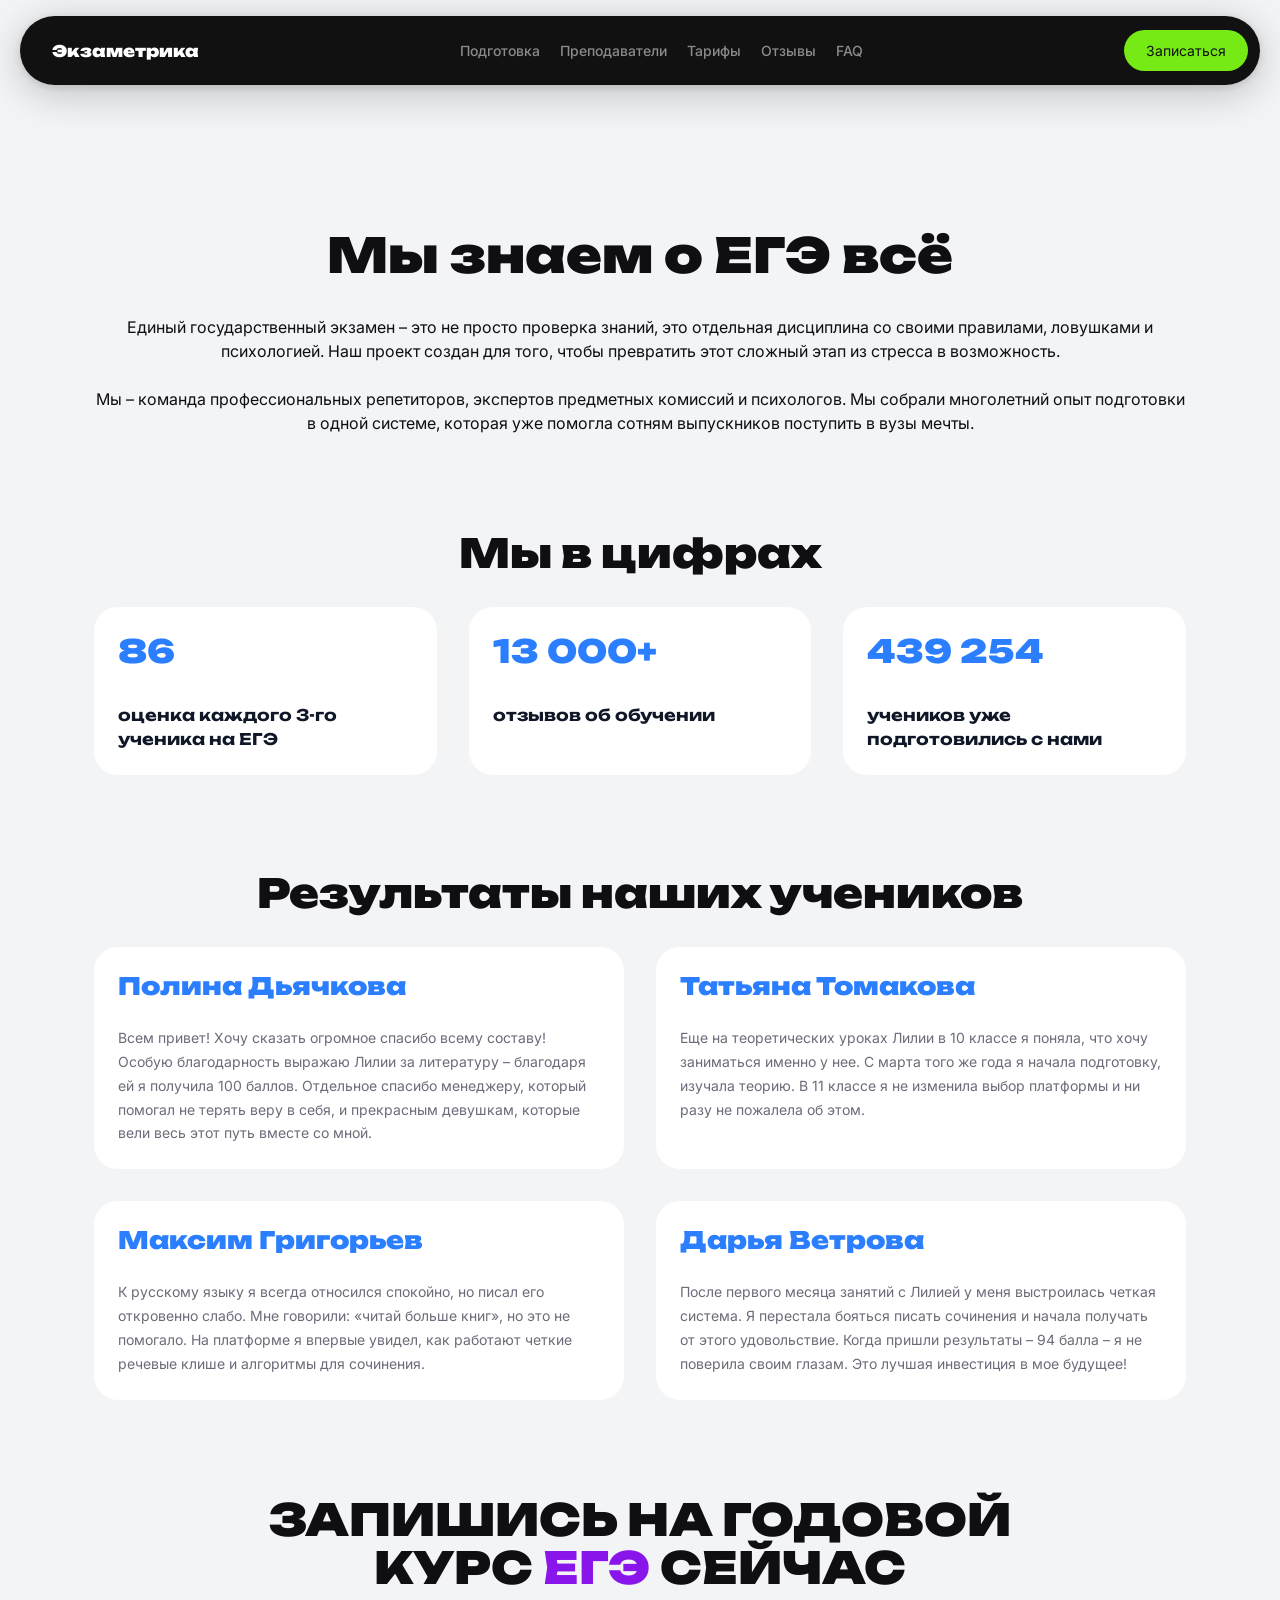
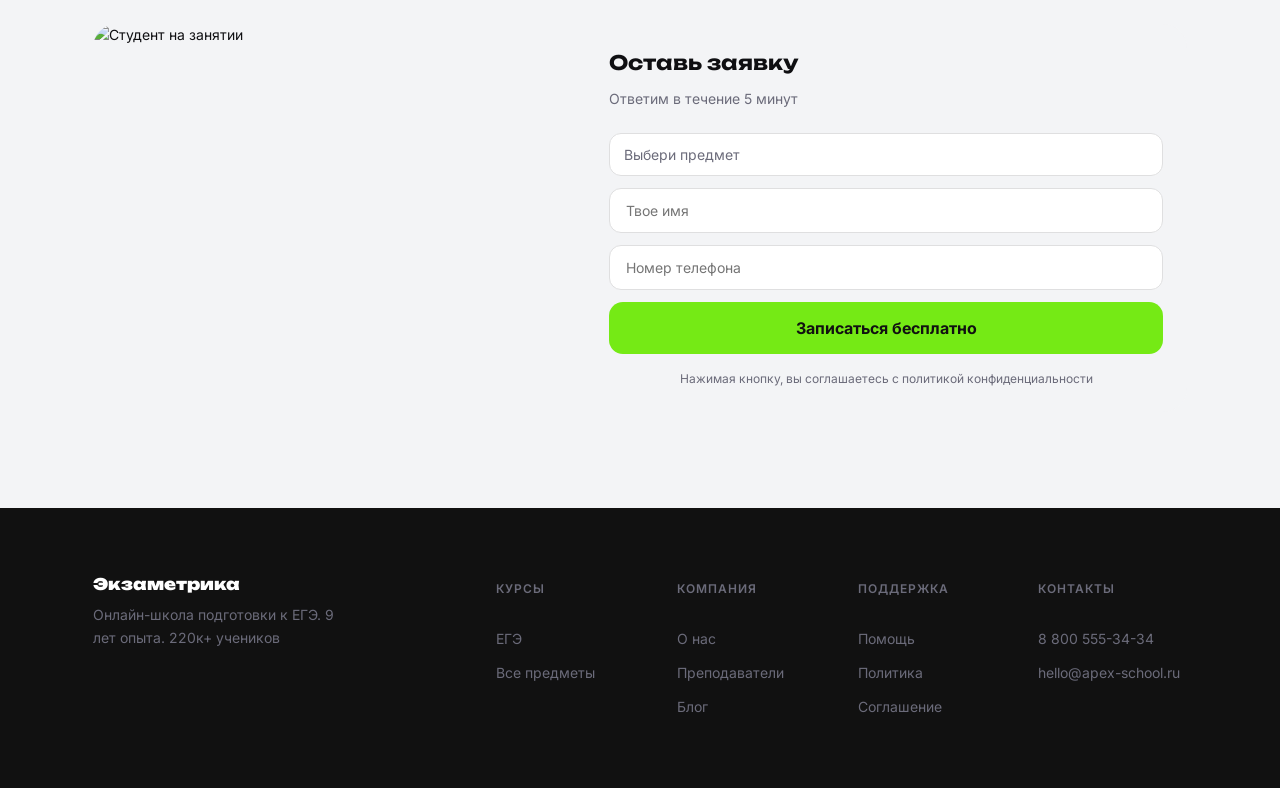
==== commit 782e384d: "refactor: create all moves" ====
--- a/pages/about.html
+++ b/pages/about.html
@@ -1,3 +1,4 @@
+<!-- =========================== FILE: about.html =========================== -->
 <!DOCTYPE html>
 <html lang="ru">
 <head>
@@ -11,19 +12,19 @@
 </head>
 <body>
 
-<!-- =========================== HEADER (future: includes/header.php) =========================== -->
+<!-- =========================== HEADER =========================== -->
 <div class="nav-wrap">
   <nav class="nav">
-    <span class="logo">Экзаметрика</span>
+    <a href="index.html"><span class="logo">Экзаметрика</span></a>
     <ul class="nav-links">
-      <li><a href="../pages/index.html#how">Подготовка</a></li>
-      <li><a href="../pages/teachers.html">Преподаватели</a></li>
-      <li><a href="../pages/index.html#cta">Тарифы</a></li>
-      <li><a href="../pages/about.html#testimonials">Отзывы</a></li>
-      <li><a href="../pages/index.html#faq">FAQ</a></li>
+      <li><a href="index.html#how">Подготовка</a></li>
+      <li><a href="teachers.html">Преподаватели</a></li>
+      <li><a href="index.html#cta">Тарифы</a></li>
+      <li><a href="about.html#testimonials">Отзывы</a></li>
+      <li><a href="index.html#faq">FAQ</a></li>
     </ul>
     <div class="nav-actions">
-      <button class="btn-primary btn-pill">Записаться</button>
+      <a href="index.html#cta" class="btn-primary btn-pill">Записаться</a>
     </div>
   </nav>
 </div>
@@ -40,7 +41,6 @@
 <section class="stats">
   <div class="stats-inner">
     <h2 class="section-title">Мы в цифрах</h2>
-    <!-- DYNAMIC: company stats — pull from DB / CMS, loop over stat-card -->
     <div class="stats-grid">
       <div class="stat-card">
         <span class="figure">86</span>
@@ -61,7 +61,6 @@
 <section class="testimonials" id="testimonials">
   <div class="testimonials-inner">
     <h2 class="section-title">Результаты наших учеников</h2>
-    <!-- DYNAMIC: testimonials — pull latest N reviews, loop over testimonial-card -->
     <div class="testimonial-grid">
       <div class="testimonial-card">
         <div class="name">Полина Дьячкова</div>
@@ -109,30 +108,31 @@
   </div>
 </section>
 
-<!-- =========================== FOOTER (future: includes/footer.php) =========================== -->
+<!-- =========================== FOOTER =========================== -->
 <footer class="site-footer">
   <div class="footer-inner">
     <div class="footer-brand">
-      <span class="logo">Экзаметрика</span>
+      <a href="index.html"><span class="logo">Экзаметрика</span></a>
       <p>Онлайн-школа подготовки к ЕГЭ. 9 лет опыта. 220к+ учеников</p>
+      <div class="footer-copy">© 2026 Экзаметрика. Все права защищены.</div>
     </div>
     <div class="footer-cols">
       <div class="footer-col">
         <span class="label">КУРСЫ</span>
-        <a href="#">ЕГЭ</a>
-        <a href="#">Все предметы</a>
+        <a href="index.html">ЕГЭ</a>
+        <a href="knowledge-base.html">Все предметы</a>
       </div>
       <div class="footer-col">
         <span class="label">КОМПАНИЯ</span>
         <a href="about.html">О нас</a>
-        <a href="#">Преподаватели</a>
-        <a href="#">Блог</a>
+        <a href="teachers.html">Преподаватели</a>
+        <a href="blog.html">Блог</a>
       </div>
       <div class="footer-col">
         <span class="label">ПОДДЕРЖКА</span>
-        <a href="#">Помощь</a>
-        <a href="#">Политика</a>
-        <a href="#">Соглашение</a>
+        <a href="support.html">Помощь</a>
+        <a href="privacy.html">Политика</a>
+        <a href="privacy.html">Соглашение</a>
       </div>
       <div class="footer-col">
         <span class="label">КОНТАКТЫ</span>
@@ -145,4 +145,4 @@
 <!-- ============================================================================================ -->
 
 </body>
-</html>
+</html>
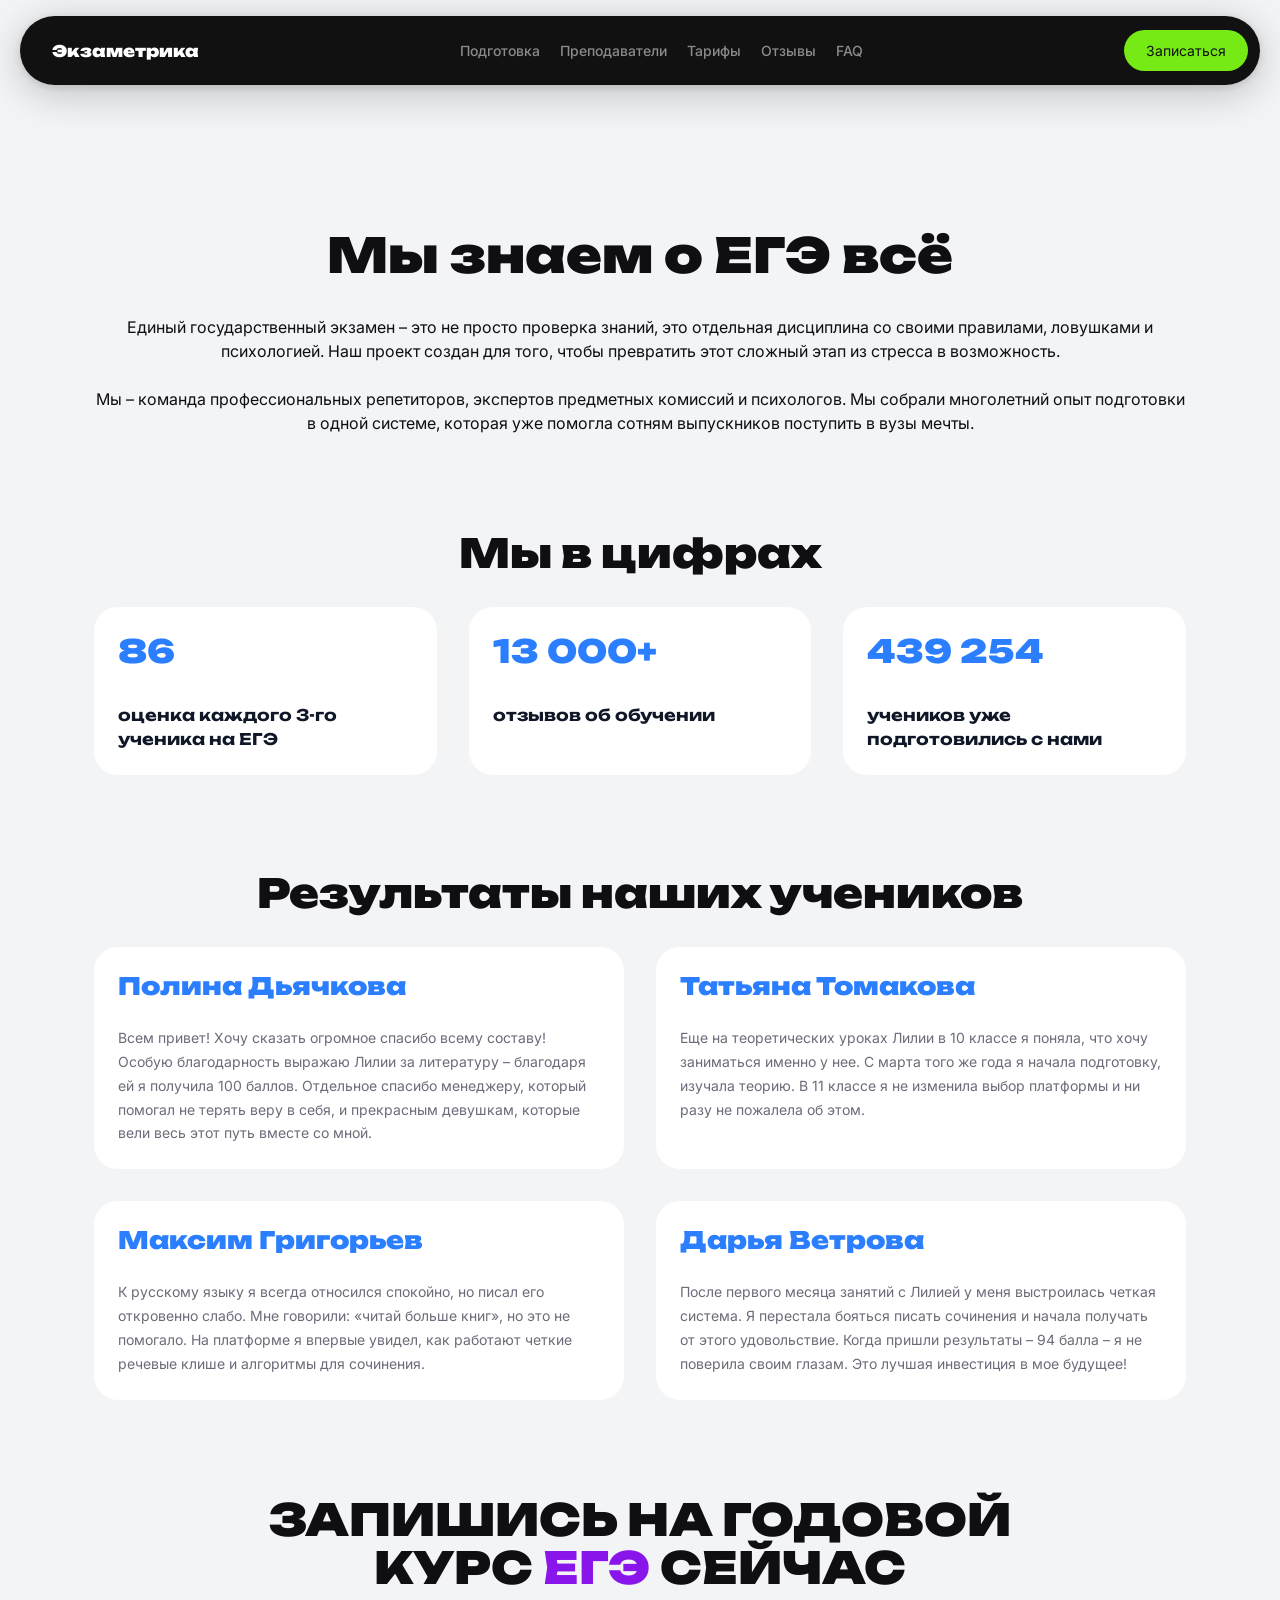
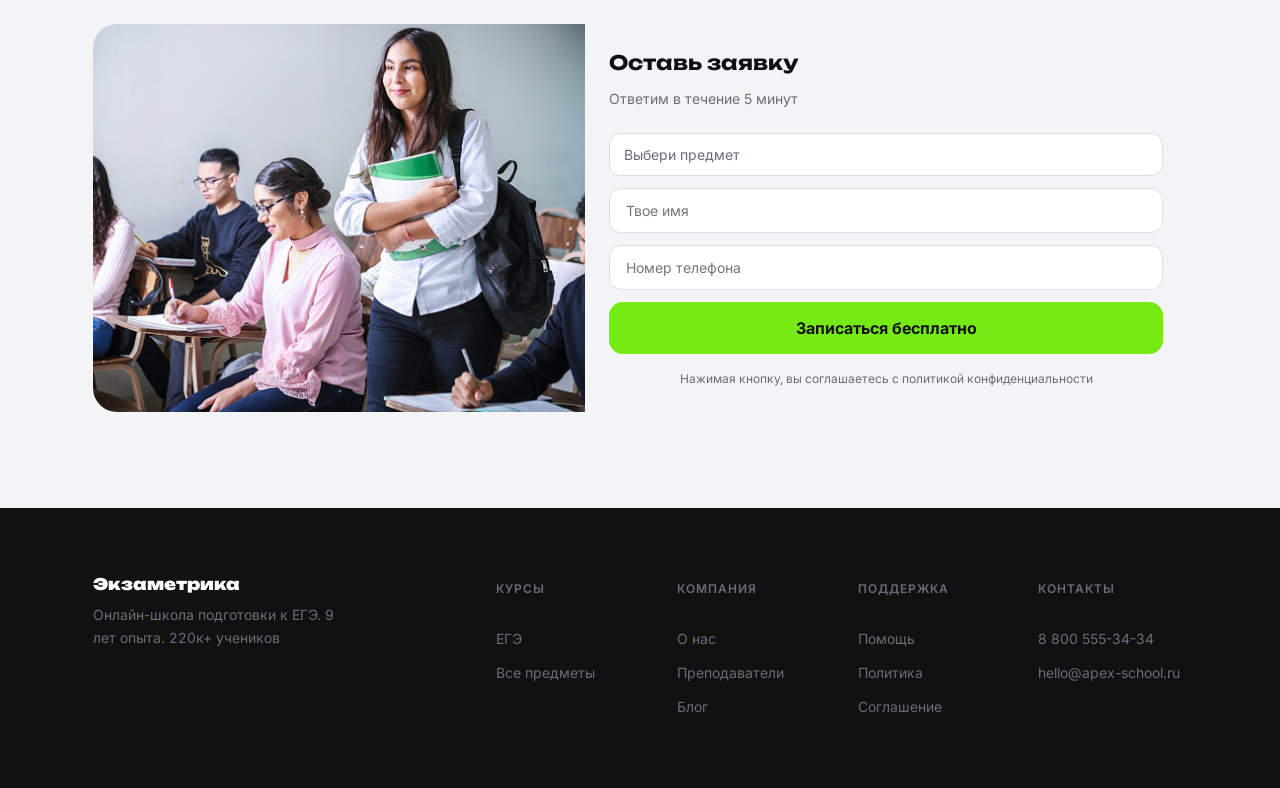
==== commit 5f1583d3: "style: assets, delete useless comments" ====
--- a/pages/about.html
+++ b/pages/about.html
@@ -1,4 +1,3 @@
-<!-- =========================== FILE: about.html =========================== -->
 <!DOCTYPE html>
 <html lang="ru">
 <head>
@@ -85,7 +84,7 @@
 <section class="cta-section" id="cta">
   <h2 class="section-title">ЗАПИШИСЬ НА ГОДОВОЙ<br>КУРС <span class="accent">ЕГЭ</span> СЕЙЧАС</h2>
   <div class="cta-flex">
-    <img src="https://placehold.co/563x393" alt="Студент на занятии">
+    <img src="../assets/Rectangle 2.png" alt="Студент на занятии">
     <div class="cta-form-card">
       <h3>Оставь заявку</h3>
       <p class="sub">Ответим в течение 5 минут</p>
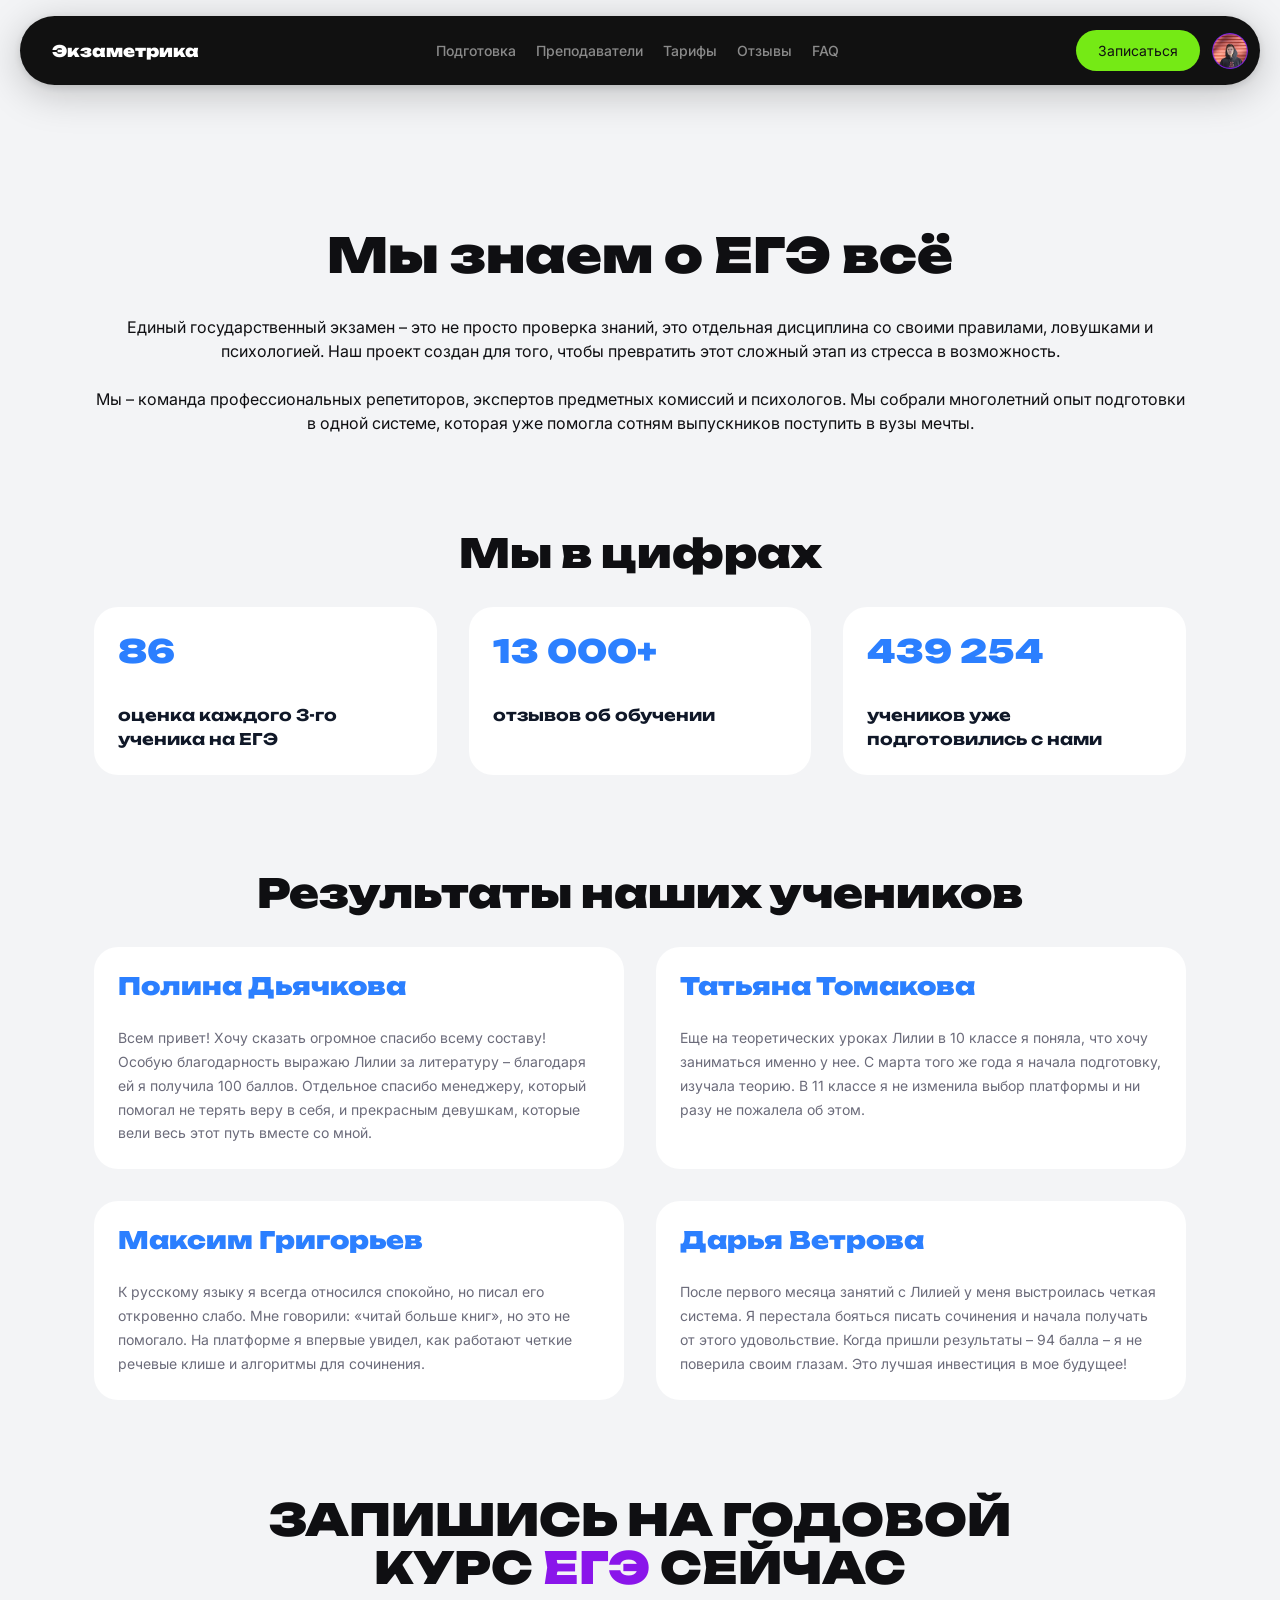
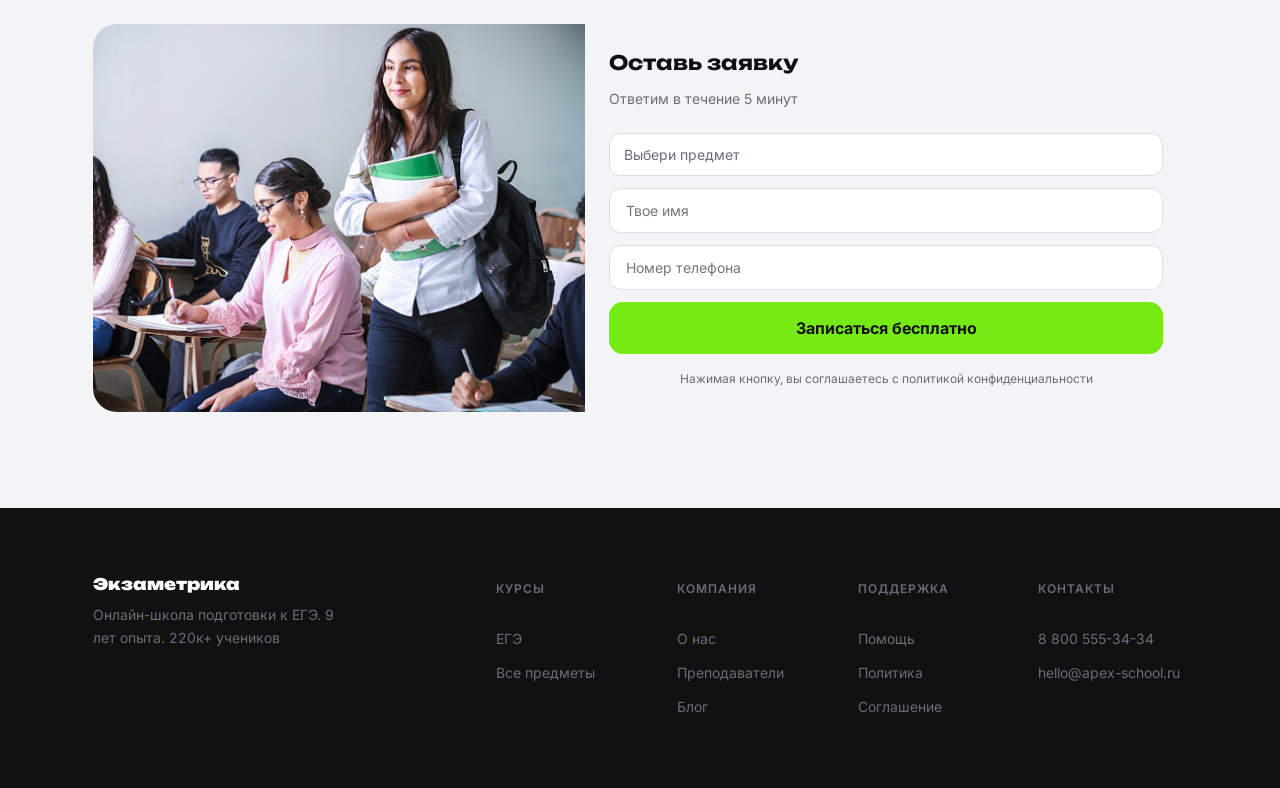
==== commit 0be02379: "fix%style: big fix" ====
--- a/pages/about.html
+++ b/pages/about.html
@@ -24,8 +24,23 @@
     </ul>
     <div class="nav-actions">
       <a href="index.html#cta" class="btn-primary btn-pill">Записаться</a>
+      <a href="dashboard.html" class="nav-avatar" title="Личный кабинет">
+        <img class="avatar" src="../assets/Avatar.png" alt="Аватар пользователя">
+      </a>
     </div>
+    <button class="nav-toggle" aria-label="Открыть меню" onclick="document.querySelector('.nav-wrap').classList.toggle('menu-open')">
+      <span></span><span></span><span></span>
+    </button>
   </nav>
+  <div class="mobile-menu">
+    <a href="index.html#how">Подготовка</a>
+    <a href="teachers.html">Преподаватели</a>
+    <a href="index.html#cta">Тарифы</a>
+    <a href="about.html#testimonials">Отзывы</a>
+    <a href="index.html#faq">FAQ</a>
+    <a href="index.html#cta" class="btn-primary">Записаться</a>
+    <a href="dashboard.html" class="mobile-avatar">Личный кабинет</a>
+  </div>
 </div>
 <!-- =========================================================================================== -->
 
@@ -143,5 +158,13 @@
 </footer>
 <!-- ============================================================================================ -->
 
+<script>
+  document.querySelectorAll('.mobile-menu a, .mobile-menu button').forEach(function(el){
+    el.addEventListener('click', function(){
+      document.querySelector('.nav-wrap').classList.remove('menu-open');
+    });
+  });
+</script>
+
 </body>
-</html>+</html>
--- a/pages/styles/style.css
+++ b/pages/styles/style.css
@@ -1,16 +1,7 @@
 /* =====================================================================
    ЭКЗАМЕТРИКА — единый итоговый style.css
    ---------------------------------------------------------------------
-   Собран из двух версий общего стиля:
-   - база (переменные, сброс, кнопки, card/mini-stat, оба навбара —
-     маркетинговый pill и app-навбар, футер, breadcrumb, адаптив) взята
-     из «новой» общей таблицы стилей как более полной по токенам;
-   - из «старой» версии добавлены недостающие в базе блоки: выпадающее
-     меню аккаунта, мобильное гамбургер-меню, страницы login/register
-     и все стили конкретных страниц (landing, about, privacy, dashboard,
-     schedule, knowledge-base, blog, support, teachers).
-
-   Структура файла:
+   Структура:
    1. Переменные и сброс
    2. Общие компоненты (кнопки, card, mini-stat, section-title)
    3. Маркетинговый навбар (index / about / privacy) + мобильное меню
@@ -20,10 +11,12 @@
    6. Контейнер приложения (.app-container)
    7. Футер (общий на всех страницах, кроме login / register)
    8. Страницы авторизации (login + register)
-   9. Стили конкретных страниц — каждая в своём корневом классе
-      (.dash, .sched, .kb, .blog, .support, .teachers, .about-*,
-      .privacy-*), изменения внутри блока одной страницы не задевают
-      вёрстку других.
+   9. Стили конкретных страниц
+   10. МОБИЛЬНЫЕ ПРАВКИ — единый хедер (лого/аватар/бургер, без rounded-bug),
+       мобильная поддержка (табы «чат / вопросы»), мобильное расписание
+       (один день вместо недели), мобильный дашборд (карточки вместо
+       таблицы заданий). Всё внутри @media (max-width:640/700px), поэтому
+       десктоп не затронут.
 ===================================================================== */
 
 /* ---------------------------------------------------------------------
@@ -228,6 +221,14 @@
 }
 .mobile-menu .btn-primary{ width:100%; margin-top:12px; }
 .mobile-menu .mobile-avatar{ color:var(--white); text-align:center; padding:14px 4px 0; }
+.mobile-menu .mobile-score{
+  margin-top:8px;
+  padding:10px 4px 0;
+  color:var(--green);
+  font-size:13px;
+  font-weight:700;
+  text-align:center;
+}
 .nav-wrap.menu-open .mobile-menu{ display:flex; }
 .nav-wrap.menu-open .nav{ border-radius:24px 24px 0 0; }
 
@@ -263,7 +264,7 @@
 }
 .avatar{ width:36px; height:36px; border-radius:50%; object-fit:cover; }
 
-/* ---- Аватар с выпадающим меню аккаунта ---- */
+/* ---- Аватар с выпадающим меню аккаунта (используется на dashboard.html) ---- */
 .nav-avatar-wrap{ position:relative; display:flex; align-items:center; }
 .nav-avatar{
   width:36px;
@@ -355,21 +356,12 @@
 .footer-col a:hover{ color:var(--white); }
 
 /* ---------------------------------------------------------------------
-   Адаптив — общие элементы шапки/футера
+   Адаптив — общие элементы шапки/футера (960px)
 --------------------------------------------------------------------- */
 @media (max-width:960px){
   .nav-links{ display:none; }
-  .nav-toggle{ display:flex; }
   .app-nav-links{ display:none; }
   .section-title{ font-size:32px; }
-}
-@media (max-width:640px){
-  .nav{ padding:10px 10px 10px 20px; }
-  .app-nav-wrap{ padding:16px 20px 0; }
-  .app-nav{ padding:0 8px 0 20px; }
-  .breadcrumb-wrap{ padding:12px 20px; }
-  .site-footer{ padding:48px 20px; }
-  .footer-copy{ display:block; }
 }
 
 /* =====================================================================
@@ -711,10 +703,56 @@
 .dash .empty-state .icon{ font-size:48px; display:block; margin-bottom:16px; }
 
 @media (max-width:700px){
-  .assign-table{ display:block; overflow-x:auto; white-space:nowrap; }
   .profile-row{ flex-direction:column; }
   .profile-card{ flex-direction:column; text-align:center; }
   .profile-stats{ flex-direction:column; }
+  .profile-stats .mini-stat{
+    flex-direction:row;
+    align-items:center;
+    justify-content:flex-start;
+    gap:12px;
+    min-height:0;
+    padding:16px;
+  }
+  .profile-stats .mini-stat .num{ font-size:22px; }
+
+  .subject-row .btn-continue{ width:100%; order:3; }
+
+  /* Заявки: таблица -> карточки */
+  .assign-table thead{ display:none; }
+  .assign-table,
+  .assign-table tbody,
+  .assign-table tr,
+  .assign-table td{ display:block; width:100%; white-space:normal; }
+  .assign-table tr{
+    background:var(--white);
+    border:1px solid var(--stroke);
+    border-radius:14px;
+    padding:4px 14px;
+    margin-bottom:10px;
+  }
+  .assign-table td{
+    border-bottom:1px solid var(--back);
+    padding:10px 0;
+    display:flex;
+    justify-content:space-between;
+    align-items:center;
+    gap:12px;
+    text-align:right;
+  }
+  .assign-table td:last-child{ border-bottom:none; }
+  .assign-table td::before{
+    content:attr(data-label);
+    color:var(--main-text);
+    font-size:12px;
+    font-weight:600;
+    text-align:left;
+  }
+  .assign-table td:nth-child(1)::before{ content:"Задание"; }
+  .assign-table td:nth-child(2)::before{ content:"Предмет"; }
+  .assign-table td:nth-child(3)::before{ content:"Статус"; }
+  .assign-table td:nth-child(4)::before{ content:"Дедлайн"; }
+  .assign-table td:nth-child(5)::before{ content:"Баллы"; }
 }
 
 /* ---------- 9.5 Schedule (schedule.html) ---------- */
@@ -747,8 +785,61 @@
 .event .teacher{ color:var(--main-text); font-size:12px; }
 .event .badge{ align-self:flex-start; padding:3px 10px; background:var(--video-bg); color:var(--blue); border-radius:100px; font-size:10px; font-weight:700; }
 
+/* мобильный день-пикер + повестка дня — скрыты на десктопе */
+.day-picker{ display:none; }
+.day-agenda{ display:none; }
+
 @media (max-width:640px){
   .sched-head-stats{ width:100%; }
+  .sched-head-stats .mini-stat{ background:var(--back); border:none; border-radius:12px; padding:12px; min-width:0; }
+
+  /* прячем недельную сетку, показываем один день */
+  .schedule-wrap{ display:none; }
+
+  .day-picker{
+    display:flex;
+    background:var(--white);
+    border:1px solid var(--stroke);
+    border-radius:16px;
+    overflow:hidden;
+  }
+  .day-tab{
+    flex:1;
+    background:none;
+    border:none;
+    padding:10px 2px;
+    display:flex;
+    flex-direction:column;
+    align-items:center;
+    gap:2px;
+  }
+  .day-tab .dow{ font-size:11px; color:var(--main-text); font-weight:500; }
+  .day-tab .date{ font-family:'Unbounded',sans-serif; font-weight:700; font-size:15px; color:var(--black); }
+  .day-tab.active{ background:var(--back); }
+
+  .day-agenda{ display:flex; flex-direction:column; gap:12px; }
+  .day-agenda-panel{ display:none; flex-direction:column; gap:12px; }
+  .day-agenda-panel.active{ display:flex; }
+  .day-agenda-head{ display:flex; justify-content:space-between; align-items:center; }
+  .day-agenda-head .date-title{ font-family:'Unbounded',sans-serif; font-weight:700; font-size:18px; }
+  .day-agenda-count{ padding:4px 10px; background:var(--back); border-radius:100px; font-size:12px; font-weight:500; color:var(--main-text); }
+
+  .day-event-card{
+    background:var(--white);
+    border:1px solid var(--event-color, var(--blue));
+    border-radius:14px;
+    padding:20px;
+    display:flex;
+    flex-direction:column;
+    gap:16px;
+  }
+  .day-event-card .row{ display:flex; justify-content:space-between; align-items:center; }
+  .day-event-card .time{ font-size:12px; font-weight:600; color:var(--main-text); letter-spacing:.05em; }
+  .day-event-card .badge{ padding:4px 12px; background:var(--video-bg); color:var(--blue); border-radius:100px; font-size:10px; font-weight:700; }
+  .day-event-card .subject{ font-family:'Unbounded',sans-serif; font-weight:700; font-size:14px; }
+  .day-event-card .teacher{ color:var(--main-text); font-size:13px; }
+
+  .day-agenda-empty{ text-align:center; padding:40px 20px; color:var(--main-text); font-size:14px; }
 }
 
 /* ---------- 9.6 Knowledge base (knowledge-base.html) ---------- */
@@ -867,9 +958,35 @@
 .support-faq-item.open .support-faq-a{ max-height:200px; }
 .support-faq-a p{ padding:0 0 20px; color:var(--main-text); font-size:14px; line-height:1.7; }
 
+/* переключатель «Чат с куратором / Частые вопросы» — виден только на мобиле */
+.support-tabs{ display:none; }
+
 @media (max-width:640px){
   .support h2{ font-size:34px; }
-  .chat-card{ height:480px; }
+
+  .support-tabs{
+    display:flex;
+    padding:3px;
+    background:#ECEBEB;
+    border-radius:12px;
+    gap:3px;
+  }
+  .support-tabs button{
+    flex:1;
+    background:none;
+    border:none;
+    border-radius:10px;
+    padding:8px 4px;
+    font-size:14px;
+    font-weight:500;
+    color:#4D4D4D;
+  }
+  .support-tabs button.active{ background:var(--white); color:var(--black); }
+
+  .support-row{ flex-direction:column; }
+  .chat-card,.faq-card{ display:none; width:100%; max-width:none; }
+  .chat-card.active-panel,.faq-card.active-panel{ display:flex; }
+  .chat-card{ height:500px; }
 }
 
 /* ---------- 9.9 Teachers (teachers.html) ---------- */
@@ -897,4 +1014,240 @@
 }
 @media (max-width:640px){
   .teachers h2{ font-size:34px; }
+}
+
+/* =====================================================================
+   10. МОБИЛЬНЫЕ ПРАВКИ ХЕДЕРА — ЕДИНЫЕ ДЛЯ ВСЕХ СТРАНИЦ (640px)
+   ---------------------------------------------------------------------
+   Главный баг-фикс: .nav-wrap был display:flex БЕЗ flex-direction,
+   поэтому .nav и .mobile-menu стояли в один ряд и меню расползалось на
+   весь экран. Добавляем flex-direction:column — и всё встаёт на место.
+   Хедер становится плоской чёрной полосой на всю ширину (без пилюли),
+   лого слева, аватар + бургер справа, баллы прячутся внутрь бургера.
+===================================================================== */
+@media (max-width:640px){
+  /* --- маркетинговый хедер --- */
+  .nav-wrap{
+    flex-direction:column;
+    position:sticky;
+    top:0;
+    padding:0;
+  }
+  .nav{
+    max-width:none;
+    width:100%;
+    border-radius:0;
+    box-shadow:none;
+    padding:12px 16px;
+    height:60px;
+  }
+  .nav-wrap.menu-open .nav{ border-radius:0; }
+  .nav-links,.nav-actions .btn-primary{ display:none; }
+  .nav-actions{ display:flex; align-items:center; gap:10px; }
+  .nav-toggle{ display:flex; }
+
+  .mobile-menu{ border-radius:0; }
+
+  /* --- app-хедер (dashboard/schedule/kb/blog/support/teachers) --- */
+  .app-nav-wrap{ padding:0; position:sticky; top:0; z-index:50; }
+  .app-nav{
+    border-radius:0;
+    box-shadow:none;
+    padding:12px 16px;
+    height:60px;
+  }
+  .app-nav-links{ display:none; }
+  .app-nav-actions .score-badge{ display:none; }
+  .app-nav-actions{ display:flex; align-items:center; }
+
+  .app-nav .nav-toggle{ display:flex; }
+  .app-nav-wrap .mobile-menu{ border-radius:0; }
+
+  /* аватар — общий для обоих хедеров, всегда виден, чуть левее бургера */
+  .nav-avatar,.nav-avatar-wrap{ display:flex; }
+  .nav-avatar img,.nav-avatar .avatar,.app-nav .avatar{ width:32px; height:32px; }
+  .account-dropdown{ right:-8px; }
+
+  .breadcrumb-wrap{ padding:12px 16px; }
+  .breadcrumb{ font-size:12px; }
+
+  .site-footer{ padding:48px 16px; }
+  .footer-inner{ flex-direction:column; align-items:flex-start; gap:24px; }
+  .footer-cols{ flex-direction:column; gap:24px; width:100%; }
+  .footer-copy{ display:block; }
+}
+
+
+/* =====================================================================
+   МОДАЛКА МАТЕРИАЛА / ЗАДАНИЯ
+   ===================================================================== */
+.material-modal {
+    border: none;
+    border-radius: 20px;
+    padding: 0;
+    width: min(720px, calc(100% - 32px));
+    max-height: min(90vh, 900px);
+    background: var(--white);
+    color: var(--header);
+    box-shadow: 0 24px 80px rgba(0,0,0,0.35);
+    overflow: hidden;
+    display: flex;
+    flex-direction: column;
+}
+.material-modal::backdrop {
+    background: rgba(10, 12, 18, 0.6);
+    backdrop-filter: blur(4px);
+}
+.material-modal__header {
+    display: flex;
+    align-items: center;
+    justify-content: space-between;
+    gap: 16px;
+    padding: 20px 24px;
+    border-bottom: 1px solid var(--stroke);
+}
+.material-modal__title {
+    font-family: 'Unbounded', sans-serif;
+    font-weight: 700;
+    font-size: 18px;
+    line-height: 1.3;
+    margin: 0;
+}
+.material-modal__close {
+    background: var(--back);
+    border: none;
+    border-radius: 50%;
+    width: 36px;
+    height: 36px;
+    display: flex;
+    align-items: center;
+    justify-content: center;
+    font-size: 16px;
+    color: var(--header);
+    flex: none;
+    cursor: pointer;
+    transition: background .15s ease;
+}
+.material-modal__close:hover { background: #e5e6ea; }
+
+.material-modal__body {
+    padding: 24px;
+    overflow-y: auto;
+    flex: 1;
+    font-size: 15px;
+    line-height: 1.7;
+    color: var(--header);
+}
+.material-modal__video {
+    position: relative;
+    width: 100%;
+    aspect-ratio: 16/9;
+    background: #000;
+    border-radius: 12px;
+    overflow: hidden;
+}
+.material-modal__video iframe {
+    position: absolute; inset: 0;
+    width: 100%; height: 100%;
+    border: none;
+}
+.material-modal__conspect h1,
+.material-modal__conspect h2,
+.material-modal__conspect h3 {
+    font-family: 'Unbounded', sans-serif;
+    margin: 16px 0 8px;
+}
+.material-modal__conspect p { margin: 0 0 12px; }
+.material-modal__conspect ul,
+.material-modal__conspect ol { padding-left: 22px; margin: 0 0 12px; }
+
+.material-modal__task p { margin: 0 0 12px; }
+.material-modal__task-content {
+    background: var(--back);
+    border-radius: 12px;
+    padding: 16px;
+    white-space: pre-wrap;
+    font-size: 14px;
+}
+.material-modal__hint {
+    color: var(--main-text);
+    font-size: 13px;
+    display: block;
+    margin-top: 8px;
+}
+
+.material-modal__footer {
+    padding: 16px 24px 20px;
+    border-top: 1px solid var(--stroke);
+    display: flex;
+    flex-direction: column;
+    gap: 10px;
+    align-items: flex-start;
+}
+.material-modal__footer .btn-primary {
+    padding: 12px 28px;
+}
+.material-modal__done {
+    display: inline-flex;
+    align-items: center;
+    gap: 10px;
+    background: var(--status-done-bg);
+    color: var(--status-done-text);
+    padding: 10px 18px;
+    border-radius: 100px;
+    font-weight: 700;
+    font-size: 14px;
+}
+.material-modal__done-check {
+    background: #1E5A13;
+    color: var(--white);
+    width: 20px; height: 20px;
+    border-radius: 50%;
+    display: inline-flex;
+    align-items: center;
+    justify-content: center;
+    font-size: 12px;
+}
+.material-modal__success {
+    background: var(--status-done-bg);
+    color: var(--status-done-text);
+    padding: 10px 16px;
+    border-radius: 10px;
+    font-size: 14px;
+    font-weight: 600;
+    width: 100%;
+    box-sizing: border-box;
+}
+
+/* Карточка материала — выполнено */
+.material-card--done {
+    border-color: #6EE7B7;
+    background: linear-gradient(180deg, #FFFFFF 0%, #F4FFF9 100%);
+}
+.material-card__top {
+    display: flex;
+    justify-content: space-between;
+    align-items: center;
+}
+.material-card__score {
+    background: var(--status-done-bg);
+    color: var(--status-done-text);
+    padding: 4px 10px;
+    border-radius: 100px;
+    font-size: 12px;
+    font-weight: 700;
+}
+
+/* Строка таблицы заданий — курсор */
+.assign-table tbody tr[data-assignment-id]:hover {
+    background: #f9fafb;
+}
+
+/* Мобильная адаптация модалки */
+@media (max-width: 640px) {
+    .material-modal { width: calc(100% - 16px); max-height: 92vh; }
+    .material-modal__header { padding: 16px; }
+    .material-modal__body { padding: 16px; font-size: 14px; }
+    .material-modal__footer { padding: 12px 16px 16px; }
+    .material-modal__title { font-size: 16px; }
 }
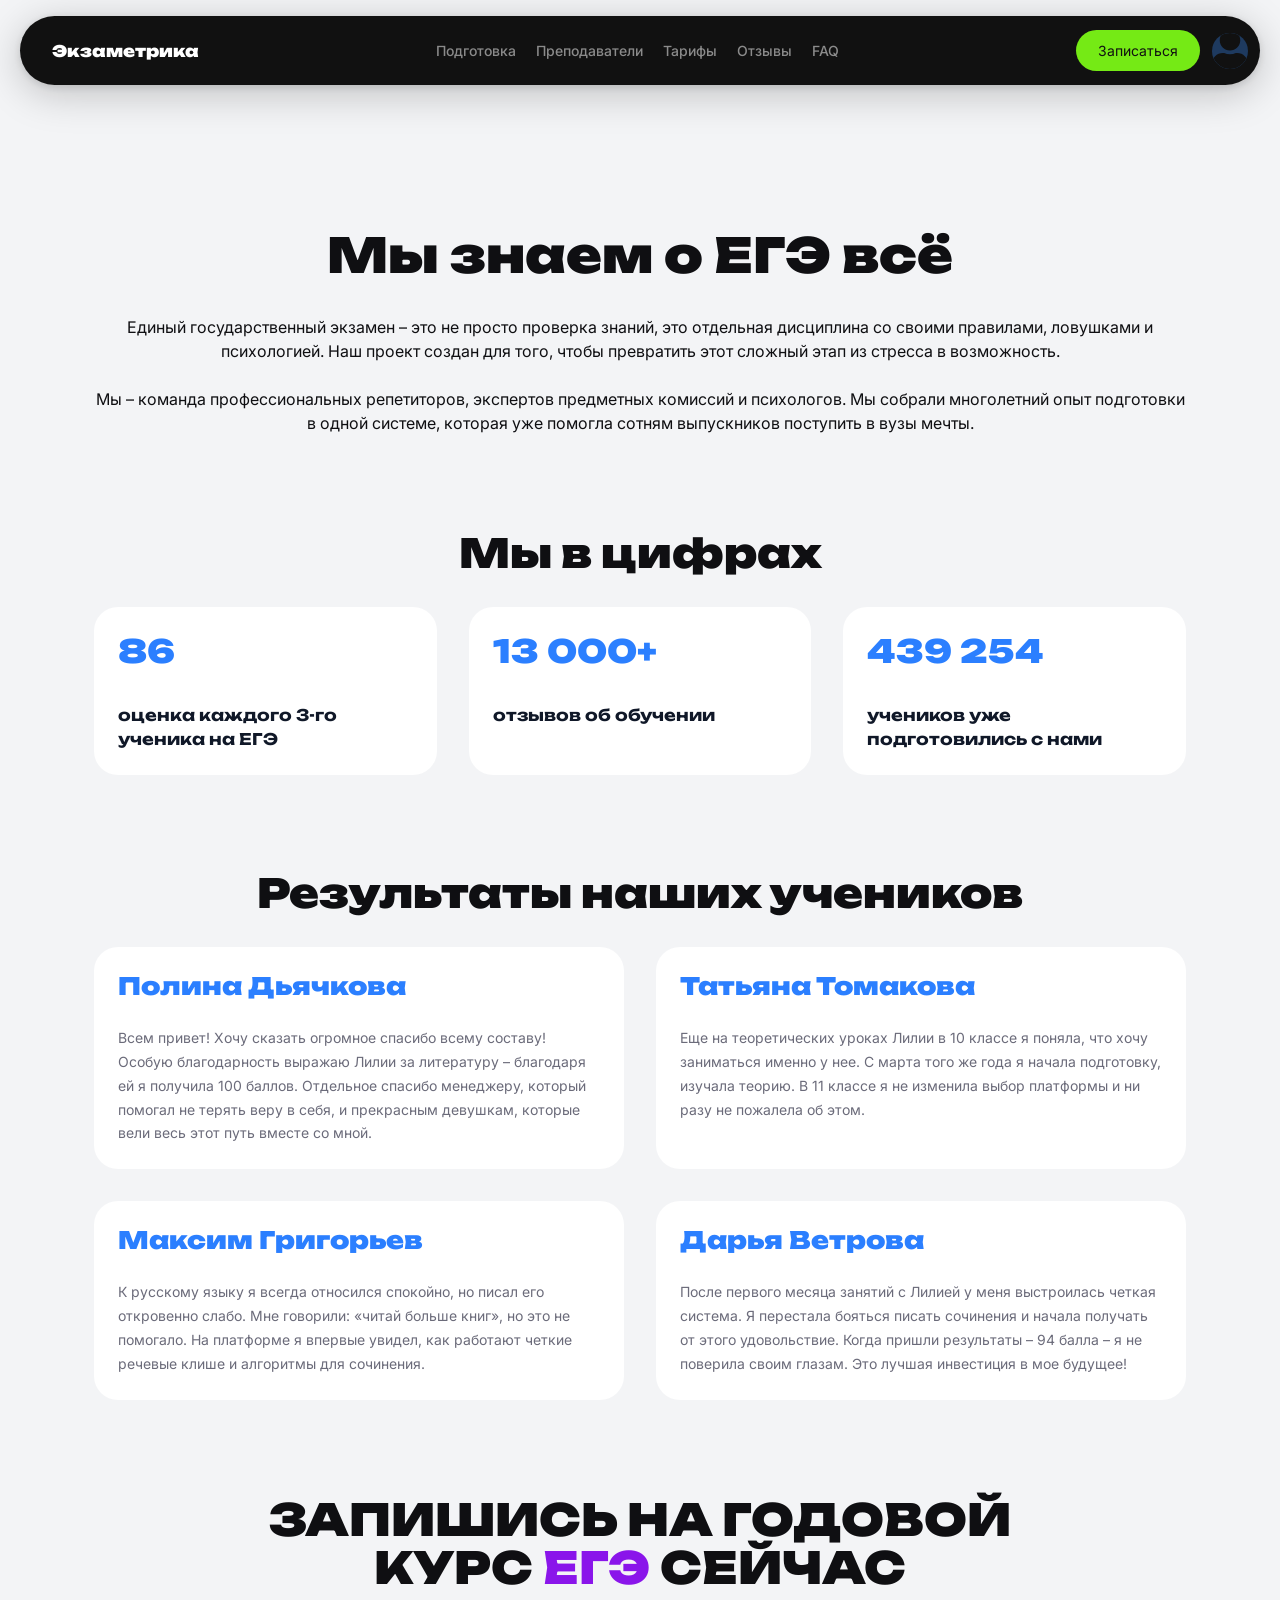
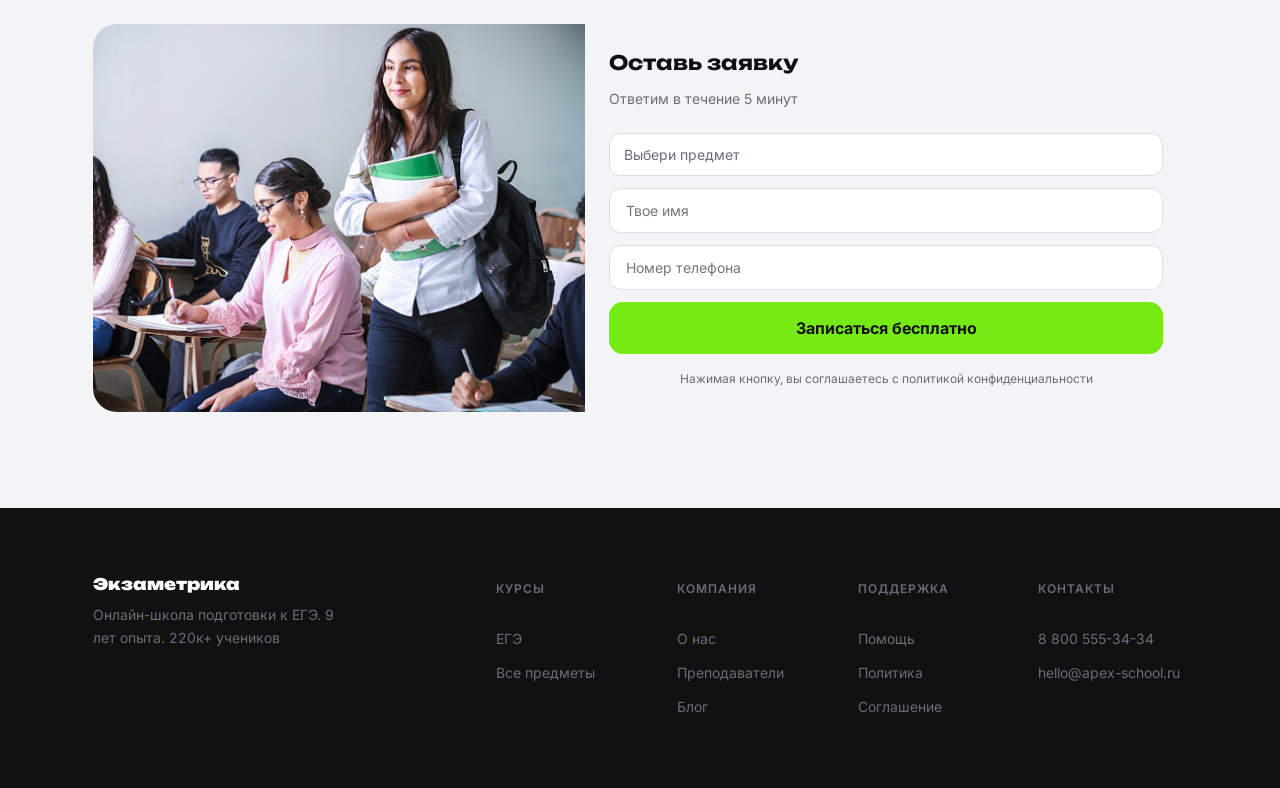
==== commit aebe0d04: "fix&style: schedule, dashboard repair, and fix header" ====
--- a/pages/about.html
+++ b/pages/about.html
@@ -23,9 +23,9 @@
       <li><a href="index.html#faq">FAQ</a></li>
     </ul>
     <div class="nav-actions">
-      <a href="index.html#cta" class="btn-primary btn-pill">Записаться</a>
-      <a href="dashboard.html" class="nav-avatar" title="Личный кабинет">
-        <img class="avatar" src="../assets/Avatar.png" alt="Аватар пользователя">
+      <a href="#cta" class="btn-primary btn-pill">Записаться</a>
+      <a href="login.html" class="nav-avatar" title="Войти">
+        <img class="avatar" src="../assets/profile.svg" alt="Аватар пользователя" data-header-avatar>
       </a>
     </div>
     <button class="nav-toggle" aria-label="Открыть меню" onclick="document.querySelector('.nav-wrap').classList.toggle('menu-open')">
--- a/pages/styles/style.css
+++ b/pages/styles/style.css
@@ -1,27 +1,3 @@
-/* =====================================================================
-   ЭКЗАМЕТРИКА — единый итоговый style.css
-   ---------------------------------------------------------------------
-   Структура:
-   1. Переменные и сброс
-   2. Общие компоненты (кнопки, card, mini-stat, section-title)
-   3. Маркетинговый навбар (index / about / privacy) + мобильное меню
-   4. App-навбар (dashboard / schedule / kb / blog / support / teachers)
-      + аватар с выпадающим меню аккаунта
-   5. Хлебные крошки
-   6. Контейнер приложения (.app-container)
-   7. Футер (общий на всех страницах, кроме login / register)
-   8. Страницы авторизации (login + register)
-   9. Стили конкретных страниц
-   10. МОБИЛЬНЫЕ ПРАВКИ — единый хедер (лого/аватар/бургер, без rounded-bug),
-       мобильная поддержка (табы «чат / вопросы»), мобильное расписание
-       (один день вместо недели), мобильный дашборд (карточки вместо
-       таблицы заданий). Всё внутри @media (max-width:640/700px), поэтому
-       десктоп не затронут.
-===================================================================== */
-
-/* ---------------------------------------------------------------------
-   1. ПЕРЕМЕННЫЕ И СБРОС
---------------------------------------------------------------------- */
 :root{
   --black:#111111;
   --header:#0F0F12;
@@ -954,8 +930,8 @@
 .support-faq-q span{ font-family:'Unbounded',sans-serif; font-weight:700; font-size:14px; color:var(--black); }
 .support-faq-toggle{ width:32px; height:32px; background:var(--back); border-radius:50%; flex:none; display:flex; align-items:center; justify-content:center; font-size:16px; color:var(--black); transition:transform .2s ease; }
 .support-faq-item.open .support-faq-toggle{ transform:rotate(45deg); }
-.support-faq-a{ max-height:0; overflow:hidden; transition:max-height .25s ease; }
-.support-faq-item.open .support-faq-a{ max-height:200px; }
+.support-faq-a{ max-height:0; overflow:hidden; transition:max-height .35s ease; }
+.support-faq-item.open .support-faq-a{ max-height:800px; }
 .support-faq-a p{ padding:0 0 20px; color:var(--main-text); font-size:14px; line-height:1.7; }
 
 /* переключатель «Чат с куратором / Частые вопросы» — виден только на мобиле */
@@ -987,6 +963,12 @@
   .chat-card,.faq-card{ display:none; width:100%; max-width:none; }
   .chat-card.active-panel,.faq-card.active-panel{ display:flex; }
   .chat-card{ height:500px; }
+
+  .faq-card{ padding:20px; }
+  .faq-card h3{ font-size:18px; }
+  .support-faq-q{ padding:16px 0; gap:10px; }
+  .support-faq-q span{ font-size:13px; line-height:1.4; }
+  .support-faq-a p{ padding-bottom:16px; font-size:13px; line-height:1.6; }
 }
 
 /* ---------- 9.9 Teachers (teachers.html) ---------- */
@@ -1016,15 +998,6 @@
   .teachers h2{ font-size:34px; }
 }
 
-/* =====================================================================
-   10. МОБИЛЬНЫЕ ПРАВКИ ХЕДЕРА — ЕДИНЫЕ ДЛЯ ВСЕХ СТРАНИЦ (640px)
-   ---------------------------------------------------------------------
-   Главный баг-фикс: .nav-wrap был display:flex БЕЗ flex-direction,
-   поэтому .nav и .mobile-menu стояли в один ряд и меню расползалось на
-   весь экран. Добавляем flex-direction:column — и всё встаёт на место.
-   Хедер становится плоской чёрной полосой на всю ширину (без пилюли),
-   лого слева, аватар + бургер справа, баллы прячутся внутрь бургера.
-===================================================================== */
 @media (max-width:640px){
   /* --- маркетинговый хедер --- */
   .nav-wrap{
@@ -1094,6 +1067,11 @@
     display: flex;
     flex-direction: column;
 }
+/* Пока <dialog> закрыт — его вообще нет в потоке. Без этого на мобилке
+   под футером остаётся «призрак» модалки. */
+.material-modal:not([open]) {
+    display: none !important;
+}
 .material-modal::backdrop {
     background: rgba(10, 12, 18, 0.6);
     backdrop-filter: blur(4px);
@@ -1250,4 +1228,15 @@
     .material-modal__body { padding: 16px; font-size: 14px; }
     .material-modal__footer { padding: 12px 16px 16px; }
     .material-modal__title { font-size: 16px; }
+}
+
+.btn-outline.btn{
+  display:inline-flex;
+  align-items:center;
+  justify-content:center;
+  padding:16px 25px;
+  font-weight:700;
+  font-size:16px;
+  text-decoration:none;
+  border-radius:14px;
 }
